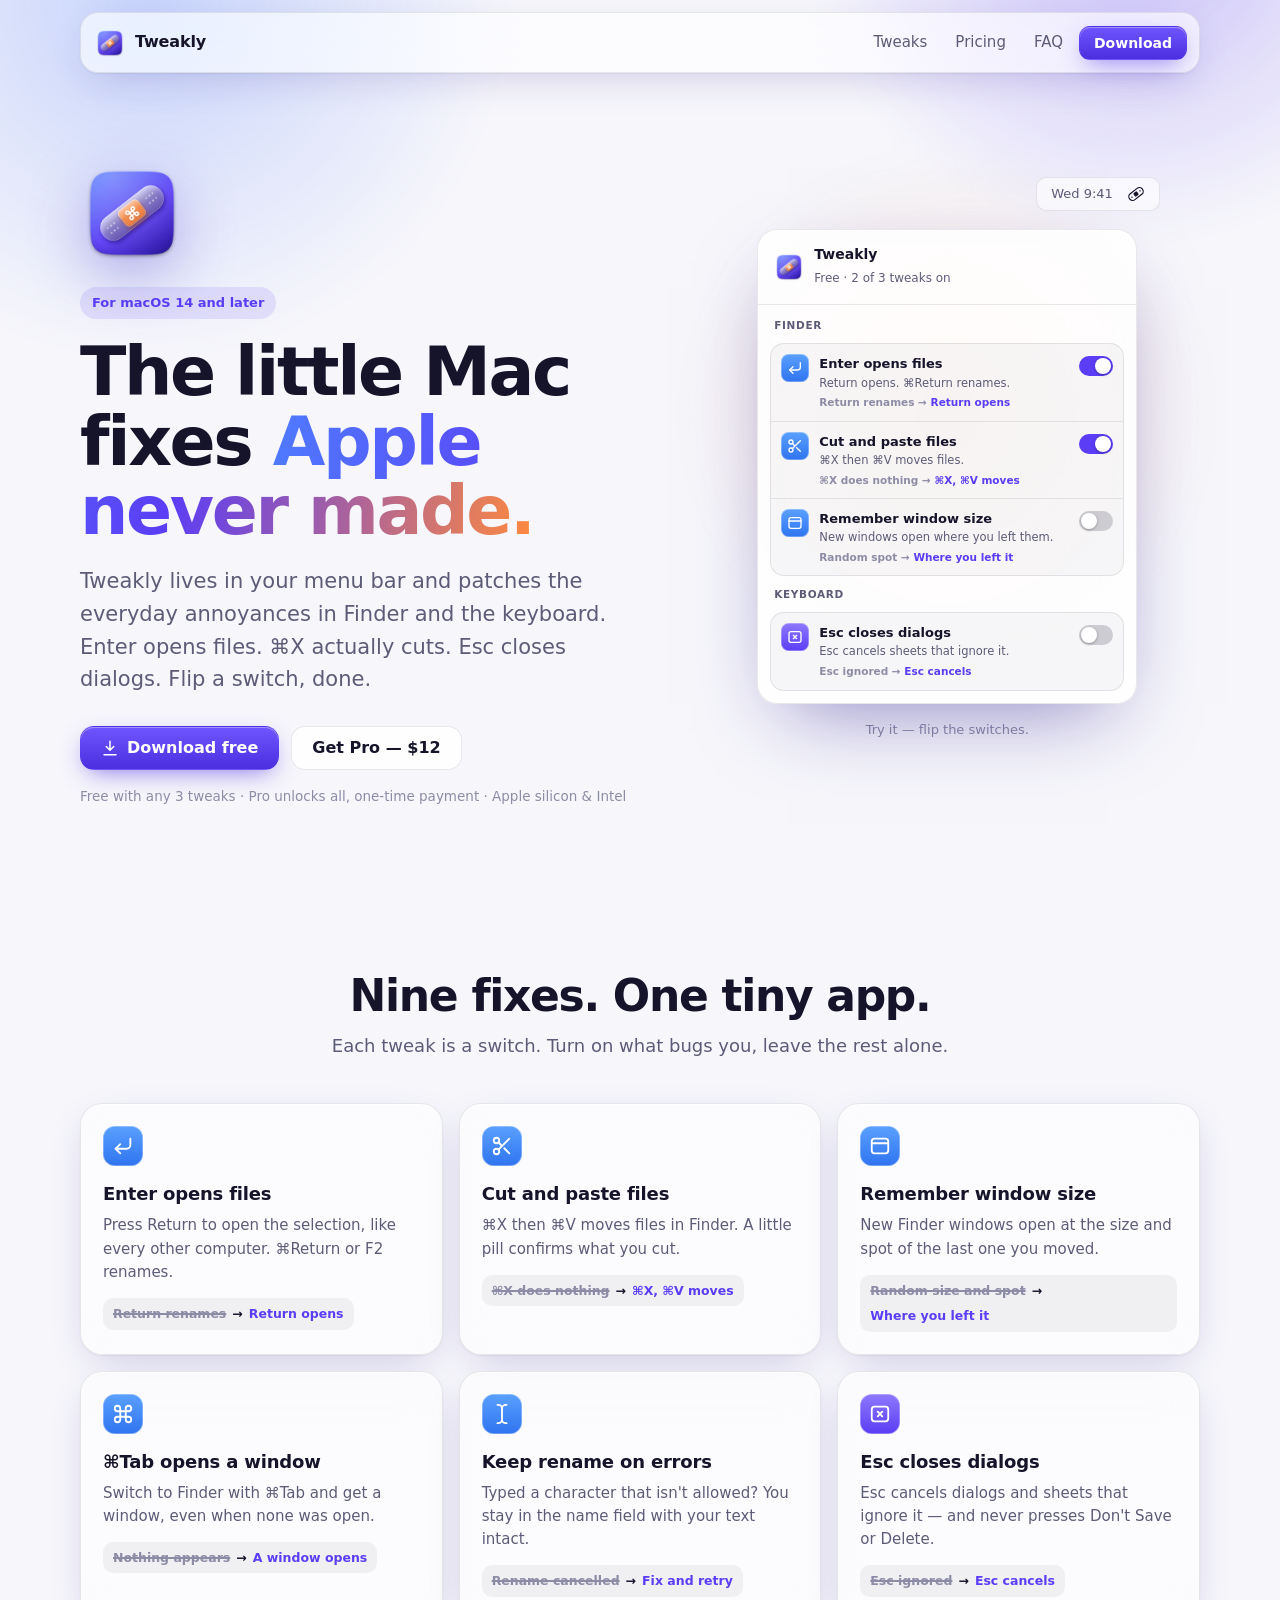
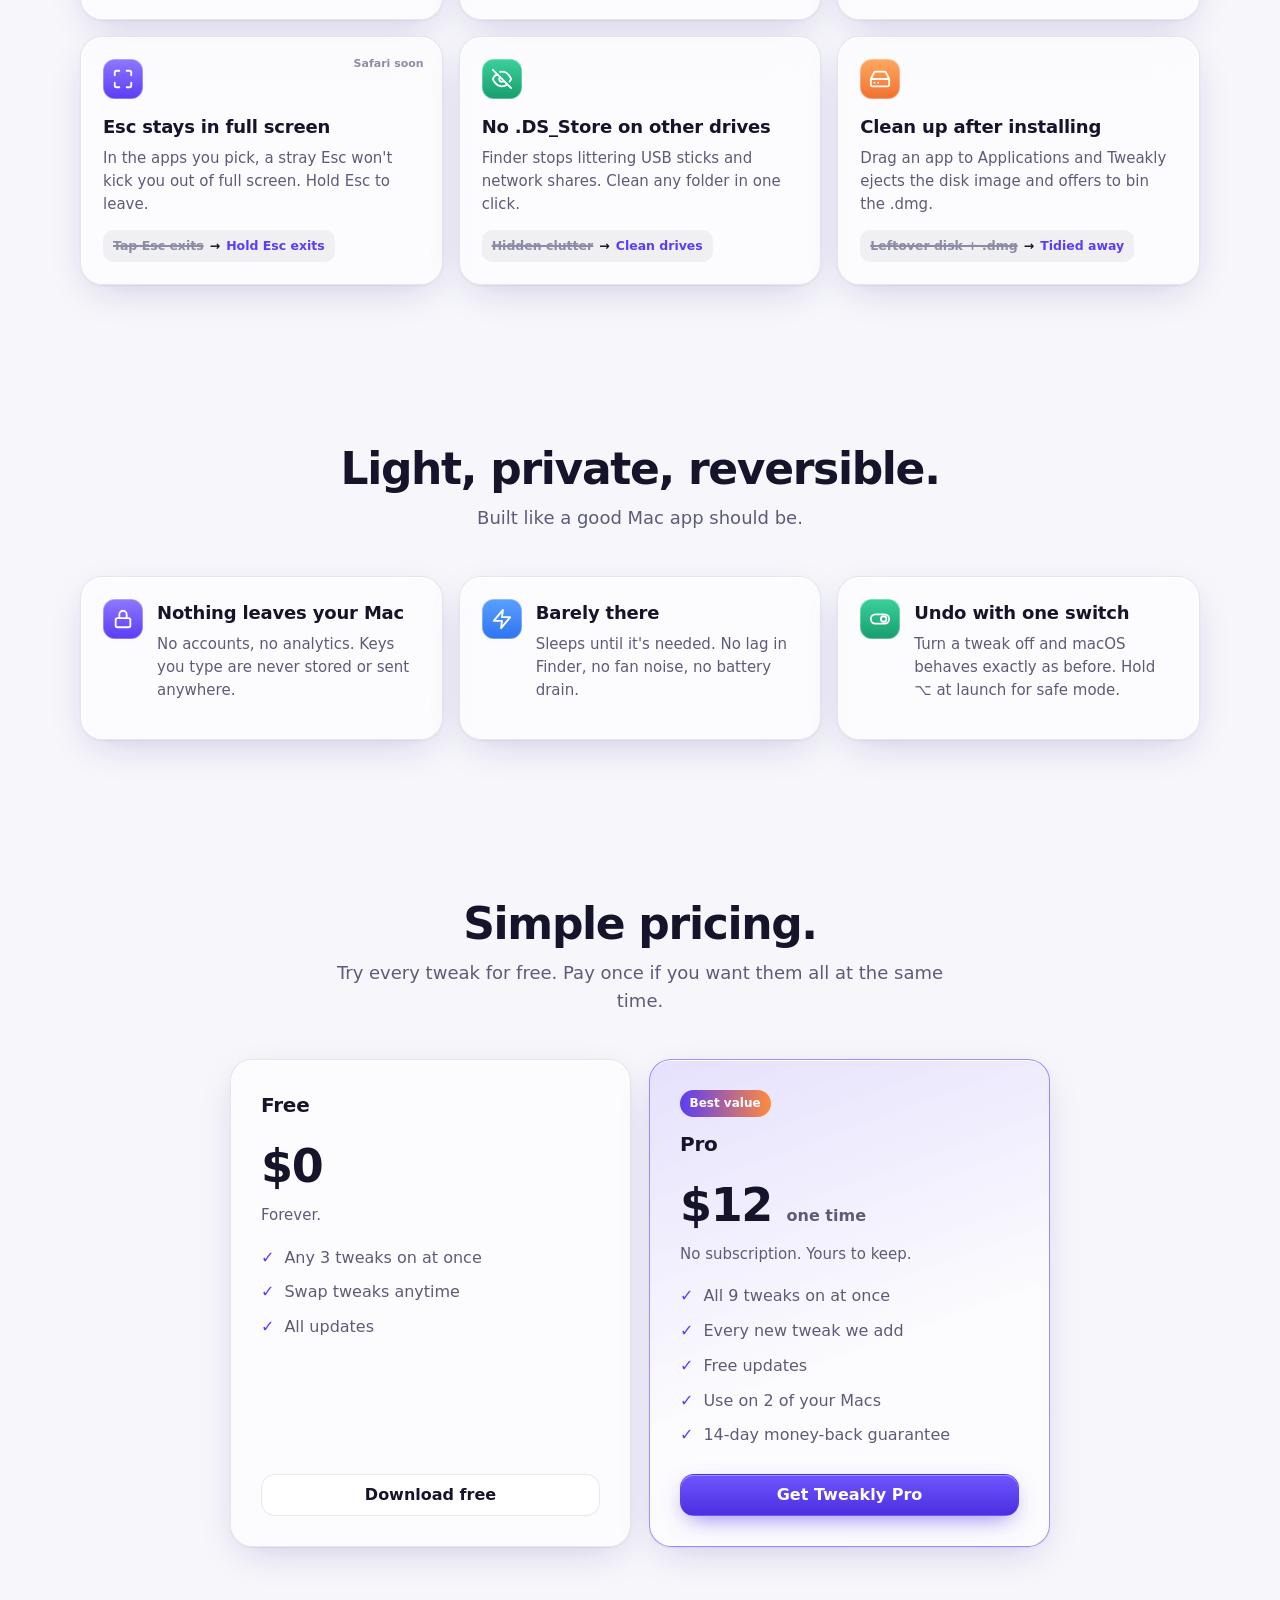
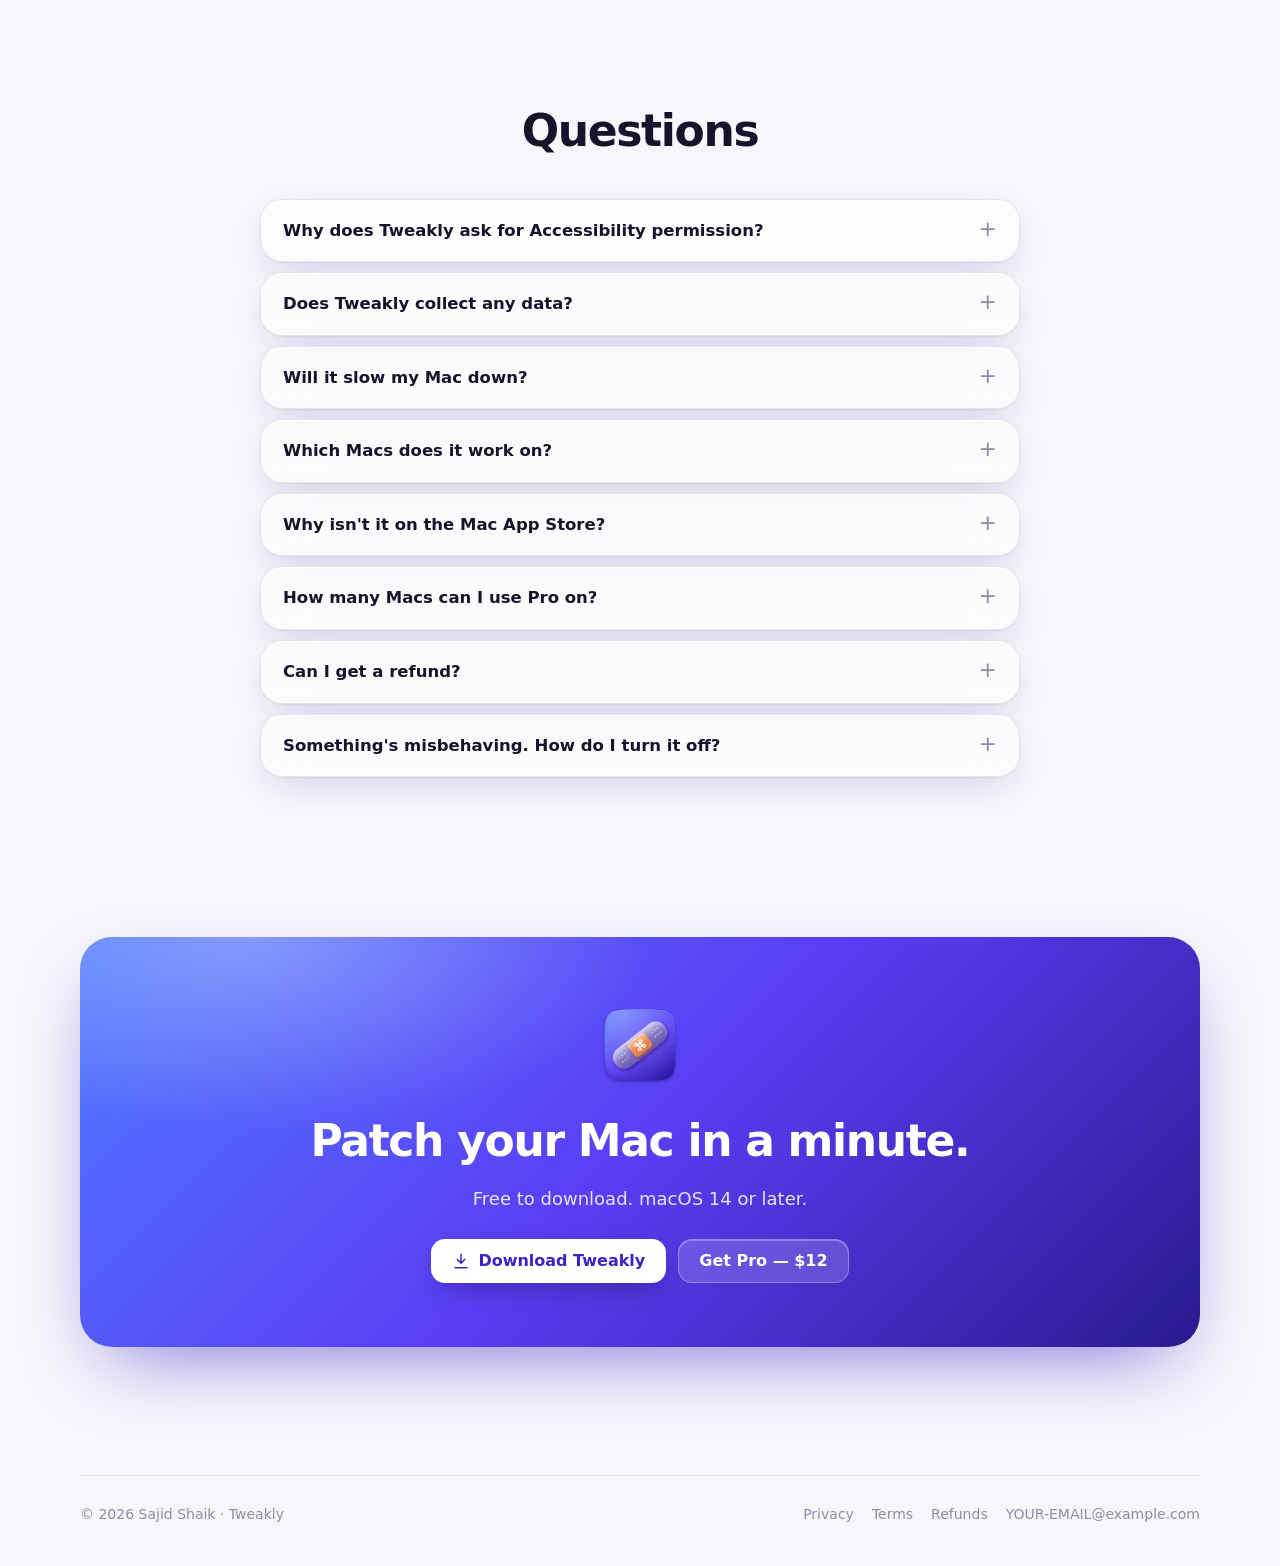
==== index.html @ 80ca8793 "Add Tweakly website" ====
<!doctype html>
<html lang="en">
<head>
  <meta charset="utf-8">
  <meta name="viewport" content="width=device-width, initial-scale=1">
  <title>Tweakly — The little Mac fixes Apple never made</title>
  <meta name="description" content="Tweakly is a tiny menu bar app for macOS that fixes everyday annoyances: Enter opens files, real cut and paste in Finder, Esc closes dialogs, and more. Free to try, Pro is $12 once.">
  <meta property="og:title" content="Tweakly — The little Mac fixes Apple never made">
  <meta property="og:description" content="Nine small fixes for Finder and the keyboard, in one lightweight menu bar app.">
  <meta property="og:image" content="icon-512.png">
  <link rel="icon" href="favicon.png">
  <link rel="apple-touch-icon" href="apple-touch-icon.png">
  <link rel="stylesheet" href="style.css">
</head>
<body>
<div class="aurora" aria-hidden="true"></div>

<!-- Icon sprite (stroke icons) -->
<svg width="0" height="0" style="position:absolute" aria-hidden="true">
  <defs>
    <symbol id="i-return" viewBox="0 0 24 24"><path d="M9 10 4 15l5 5"/><path d="M20 4v7a4 4 0 0 1-4 4H4"/></symbol>
    <symbol id="i-scissors" viewBox="0 0 24 24"><circle cx="6" cy="6" r="3"/><circle cx="6" cy="18" r="3"/><path d="M20 4 8.12 15.88M14.47 14.48 20 20M8.12 8.12 12 12"/></symbol>
    <symbol id="i-window" viewBox="0 0 24 24"><rect x="3" y="4" width="18" height="16" rx="3"/><path d="M3 9h18"/></symbol>
    <symbol id="i-command" viewBox="0 0 24 24"><path d="M15 6v12a3 3 0 1 0 3-3H6a3 3 0 1 0 3 3V6a3 3 0 1 0-3 3h12a3 3 0 1 0-3-3"/></symbol>
    <symbol id="i-rename" viewBox="0 0 24 24"><path d="M17 22h-1a4 4 0 0 1-4-4V6a4 4 0 0 1 4-4h1M7 22h1a4 4 0 0 0 4-4v-1M7 2h1a4 4 0 0 1 4 4v1"/></symbol>
    <symbol id="i-esc" viewBox="0 0 24 24"><rect x="3" y="4" width="18" height="16" rx="3"/><path d="m9.5 9.5 5 5m0-5-5 5"/></symbol>
    <symbol id="i-full" viewBox="0 0 24 24"><path d="M8 3H5a2 2 0 0 0-2 2v3m18 0V5a2 2 0 0 0-2-2h-3m0 18h3a2 2 0 0 0 2-2v-3M3 16v3a2 2 0 0 0 2 2h3"/></symbol>
    <symbol id="i-eyeoff" viewBox="0 0 24 24"><path d="M9.9 4.24A9.1 9.1 0 0 1 12 4c7 0 10 8 10 8a13.2 13.2 0 0 1-1.67 2.68M6.61 6.61A13.5 13.5 0 0 0 2 12s3 8 10 8a9.7 9.7 0 0 0 5.39-1.61M14.12 14.12a3 3 0 1 1-4.24-4.24M2 2l20 20"/></symbol>
    <symbol id="i-drive" viewBox="0 0 24 24"><path d="M22 12H2M5.45 5.11 2 12v6a2 2 0 0 0 2 2h16a2 2 0 0 0 2-2v-6l-3.45-6.89A2 2 0 0 0 16.76 4H7.24a2 2 0 0 0-1.79 1.11"/><path d="M6 16h.01M10 16h.01"/></symbol>
    <symbol id="i-lock" viewBox="0 0 24 24"><rect x="4" y="11" width="16" height="10" rx="2"/><path d="M8 11V7a4 4 0 0 1 8 0v4"/></symbol>
    <symbol id="i-bolt" viewBox="0 0 24 24"><path d="M13 2 3 14h9l-1 8 10-12h-9l1-8z"/></symbol>
    <symbol id="i-toggle" viewBox="0 0 24 24"><rect x="2" y="7" width="20" height="10" rx="5"/><circle cx="16" cy="12" r="3"/></symbol>
    <symbol id="i-download" viewBox="0 0 24 24"><path d="M12 3v12m0 0 5-5m-5 5-5-5M4 21h16"/></symbol>
  </defs>
</svg>
<style>svg use { fill: none; stroke: currentColor; stroke-width: 2; stroke-linecap: round; stroke-linejoin: round; }</style>

<div class="wrap">
  <header class="nav">
    <a class="brand" href="#top"><img src="icon-512.png" alt="">Tweakly</a>
    <nav class="nav-links">
      <a href="#tweaks">Tweaks</a>
      <a href="#pricing">Pricing</a>
      <a href="#faq">FAQ</a>
      <a class="btn btn-primary btn-small" data-download href="#download">Download</a>
    </nav>
  </header>

  <main id="top">
    <!-- ─── Hero ─── -->
    <section class="hero">
      <div>
        <img class="hero-icon" src="icon-512.png" alt="Tweakly app icon: a glass bandage with a Command key">
        <span class="eyebrow">For macOS 14 and later</span>
        <h1>The little Mac fixes <span class="hl">Apple never made.</span></h1>
        <p class="lede">Tweakly lives in your menu bar and patches the everyday annoyances in Finder and the keyboard. Enter opens files. ⌘X actually cuts. Esc closes dialogs. Flip a switch, done.</p>
        <div class="cta">
          <a class="btn btn-primary" data-download href="#download"><svg><use href="#i-download"/></svg>Download free</a>
          <a class="btn btn-glass" data-checkout href="#pricing">Get Pro — $12</a>
        </div>
        <p class="fine">Free with any 3 tweaks · Pro unlocks all, one-time payment · Apple silicon &amp; Intel</p>
      </div>

      <!-- Interactive mirror of the real popover -->
      <div class="demo-stage">
        <div class="menubar" aria-hidden="true">
          <span>Wed 9:41</span>
          <svg class="mb-icon" viewBox="0 0 20 20"><g transform="rotate(-38 10 10)"><rect x="1" y="5.8" width="18" height="8.4" rx="4.2" fill="none" stroke="currentColor" stroke-width="1.35"/><rect x="7.6" y="7.6" width="4.8" height="4.8" rx="1.2" fill="currentColor"/><circle cx="4.3" cy="10" r="0.8" fill="currentColor"/><circle cx="15.7" cy="10" r="0.8" fill="currentColor"/></g></svg>
        </div>
        <div class="popover" data-demo aria-label="Interactive preview of Tweakly's menu">
          <div class="pop-head">
            <img src="icon-512.png" alt="">
            <div><strong>Tweakly</strong><small data-status>Free · 2 of 3 tweaks on</small></div>
          </div>
          <div class="pop-body">
            <div class="notice" data-notice hidden>
              <span aria-hidden="true">✨</span>
              <div><b>Free plan: 3 tweaks at a time</b><span>Turn one off to swap, or get Pro to use all 9 together.</span></div>
            </div>
            <div class="pop-section">FINDER</div>
            <div class="pop-card">
              <div class="row">
                <div class="tile blue"><svg><use href="#i-return"/></svg></div>
                <div class="row-text"><b>Enter opens files</b><span>Return opens. ⌘Return renames.</span><div class="hint">Return renames → <em>Return opens</em></div></div>
                <button class="switch" role="switch" aria-checked="true" aria-label="Enter opens files" data-toggle></button>
              </div>
              <div class="row">
                <div class="tile blue"><svg><use href="#i-scissors"/></svg></div>
                <div class="row-text"><b>Cut and paste files</b><span>⌘X then ⌘V moves files.</span><div class="hint">⌘X does nothing → <em>⌘X, ⌘V moves</em></div></div>
                <button class="switch" role="switch" aria-checked="true" aria-label="Cut and paste files" data-toggle></button>
              </div>
              <div class="row">
                <div class="tile blue"><svg><use href="#i-window"/></svg></div>
                <div class="row-text"><b>Remember window size</b><span>New windows open where you left them.</span><div class="hint">Random spot → <em>Where you left it</em></div></div>
                <button class="switch" role="switch" aria-checked="false" aria-label="Remember window size" data-toggle></button>
              </div>
            </div>
            <div class="pop-section">KEYBOARD</div>
            <div class="pop-card">
              <div class="row">
                <div class="tile violet"><svg><use href="#i-esc"/></svg></div>
                <div class="row-text"><b>Esc closes dialogs</b><span>Esc cancels sheets that ignore it.</span><div class="hint">Esc ignored → <em>Esc cancels</em></div></div>
                <button class="switch" role="switch" aria-checked="false" aria-label="Esc closes dialogs" data-toggle></button>
              </div>
            </div>
          </div>
        </div>
        <p class="demo-caption">Try it — flip the switches.</p>
      </div>
    </section>

    <!-- ─── Tweaks ─── -->
    <section id="tweaks">
      <div class="section-head">
        <h2>Nine fixes. One tiny app.</h2>
        <p>Each tweak is a switch. Turn on what bugs you, leave the rest alone.</p>
      </div>
      <div class="grid">
        <article class="card">
          <div class="tile blue"><svg><use href="#i-return"/></svg></div>
          <h3>Enter opens files</h3>
          <p>Press Return to open the selection, like every other computer. ⌘Return or F2 renames.</p>
          <span class="chip"><s>Return renames</s> → <i>Return opens</i></span>
        </article>
        <article class="card">
          <div class="tile blue"><svg><use href="#i-scissors"/></svg></div>
          <h3>Cut and paste files</h3>
          <p>⌘X then ⌘V moves files in Finder. A little pill confirms what you cut.</p>
          <span class="chip"><s>⌘X does nothing</s> → <i>⌘X, ⌘V moves</i></span>
        </article>
        <article class="card">
          <div class="tile blue"><svg><use href="#i-window"/></svg></div>
          <h3>Remember window size</h3>
          <p>New Finder windows open at the size and spot of the last one you moved.</p>
          <span class="chip"><s>Random size and spot</s> → <i>Where you left it</i></span>
        </article>
        <article class="card">
          <div class="tile blue"><svg><use href="#i-command"/></svg></div>
          <h3>⌘Tab opens a window</h3>
          <p>Switch to Finder with ⌘Tab and get a window, even when none was open.</p>
          <span class="chip"><s>Nothing appears</s> → <i>A window opens</i></span>
        </article>
        <article class="card">
          <div class="tile blue"><svg><use href="#i-rename"/></svg></div>
          <h3>Keep rename on errors</h3>
          <p>Typed a character that isn't allowed? You stay in the name field with your text intact.</p>
          <span class="chip"><s>Rename cancelled</s> → <i>Fix and retry</i></span>
        </article>
        <article class="card">
          <div class="tile violet"><svg><use href="#i-esc"/></svg></div>
          <h3>Esc closes dialogs</h3>
          <p>Esc cancels dialogs and sheets that ignore it — and never presses Don't Save or Delete.</p>
          <span class="chip"><s>Esc ignored</s> → <i>Esc cancels</i></span>
        </article>
        <article class="card">
          <div class="tile violet"><svg><use href="#i-full"/></svg></div>
          <span class="tag">Safari soon</span>
          <h3>Esc stays in full screen</h3>
          <p>In the apps you pick, a stray Esc won't kick you out of full screen. Hold Esc to leave.</p>
          <span class="chip"><s>Tap Esc exits</s> → <i>Hold Esc exits</i></span>
        </article>
        <article class="card">
          <div class="tile green"><svg><use href="#i-eyeoff"/></svg></div>
          <h3>No .DS_Store on other drives</h3>
          <p>Finder stops littering USB sticks and network shares. Clean any folder in one click.</p>
          <span class="chip"><s>Hidden clutter</s> → <i>Clean drives</i></span>
        </article>
        <article class="card">
          <div class="tile orange"><svg><use href="#i-drive"/></svg></div>
          <h3>Clean up after installing</h3>
          <p>Drag an app to Applications and Tweakly ejects the disk image and offers to bin the .dmg.</p>
          <span class="chip"><s>Leftover disk + .dmg</s> → <i>Tidied away</i></span>
        </article>
      </div>
    </section>

    <!-- ─── Trust ─── -->
    <section>
      <div class="section-head">
        <h2>Light, private, reversible.</h2>
        <p>Built like a good Mac app should be.</p>
      </div>
      <div class="trust">
        <div class="card">
          <div class="tile violet"><svg><use href="#i-lock"/></svg></div>
          <div><h3>Nothing leaves your Mac</h3><p>No accounts, no analytics. Keys you type are never stored or sent anywhere.</p></div>
        </div>
        <div class="card">
          <div class="tile blue"><svg><use href="#i-bolt"/></svg></div>
          <div><h3>Barely there</h3><p>Sleeps until it's needed. No lag in Finder, no fan noise, no battery drain.</p></div>
        </div>
        <div class="card">
          <div class="tile green"><svg><use href="#i-toggle"/></svg></div>
          <div><h3>Undo with one switch</h3><p>Turn a tweak off and macOS behaves exactly as before. Hold ⌥ at launch for safe mode.</p></div>
        </div>
      </div>
    </section>

    <!-- ─── Pricing ─── -->
    <section id="pricing">
      <div class="section-head">
        <h2>Simple pricing.</h2>
        <p>Try every tweak for free. Pay once if you want them all at the same time.</p>
      </div>
      <div class="plans">
        <div class="card plan">
          <h3>Free</h3>
          <div class="price">$0</div>
          <p style="color:var(--muted);margin:0">Forever.</p>
          <ul>
            <li>Any 3 tweaks on at once</li>
            <li>Swap tweaks anytime</li>
            <li>All updates</li>
          </ul>
          <a class="btn btn-glass" data-download href="#download">Download free</a>
        </div>
        <div class="card plan pro">
          <span class="badge">Best value</span>
          <h3>Pro</h3>
          <div class="price">$12 <small>one time</small></div>
          <p style="color:var(--muted);margin:0">No subscription. Yours to keep.</p>
          <ul>
            <li>All 9 tweaks on at once</li>
            <li>Every new tweak we add</li>
            <li>Free updates</li>
            <li>Use on 2 of your Macs</li>
            <li>14-day money-back guarantee</li>
          </ul>
          <a class="btn btn-primary" data-checkout href="#pricing">Get Tweakly Pro</a>
        </div>
      </div>
    </section>

    <!-- ─── FAQ ─── -->
    <section id="faq">
      <div class="section-head"><h2>Questions</h2></div>
      <div class="faq">
        <details class="card"><summary>Why does Tweakly ask for Accessibility permission?</summary>
          <p>To notice shortcuts like Return or ⌘X in Finder and to move or close windows. It's the same permission window managers and keyboard tools use. Tweakly only reacts to the few keys its tweaks need, and only in the apps they're for.</p></details>
        <details class="card"><summary>Does Tweakly collect any data?</summary>
          <p>No. There are no analytics or accounts. The only time Tweakly goes online is to activate or occasionally re-check a Pro license with our payment provider, Lemon Squeezy. See the <a href="privacy.html">privacy policy</a>.</p></details>
        <details class="card"><summary>Will it slow my Mac down?</summary>
          <p>No. Tweakly sleeps until a tweak needs it, and only the tweaks you switch on run at all.</p></details>
        <details class="card"><summary>Which Macs does it work on?</summary>
          <p>Any Mac running macOS 14 Sonoma or later, Apple silicon or Intel.</p></details>
        <details class="card"><summary>Why isn't it on the Mac App Store?</summary>
          <p>Apple doesn't allow App Store apps to use the Accessibility features Tweakly needs. Tweakly is signed with an Apple Developer ID and notarized by Apple, so macOS knows it's safe to open.</p></details>
        <details class="card"><summary>How many Macs can I use Pro on?</summary>
          <p>Two of your own Macs. Moving to a new one? Deactivate the old Mac from Tweakly's menu and activate the new one.</p></details>
        <details class="card"><summary>Can I get a refund?</summary>
          <p>Yes — within 14 days, no questions asked. See the <a href="refund.html">refund policy</a>.</p></details>
        <details class="card"><summary>Something's misbehaving. How do I turn it off?</summary>
          <p>Flip that tweak's switch, or pause everything with the switch at the top of Tweakly's menu. macOS goes straight back to normal. Still stuck? Email <a data-email href="#">us</a>.</p></details>
      </div>
    </section>

    <!-- ─── Final CTA ─── -->
    <section id="download">
      <div class="final">
        <img src="icon-512.png" alt="">
        <h2>Patch your Mac in a minute.</h2>
        <p>Free to download. macOS 14 or later.</p>
        <div class="cta" style="justify-content:center">
          <a class="btn btn-white" data-download href="#download"><svg><use href="#i-download"/></svg>Download Tweakly</a>
          <a class="btn btn-glass" data-checkout href="#pricing">Get Pro — $12</a>
        </div>
      </div>
    </section>
  </main>

  <footer>
    <div class="foot">
      <span>© <span data-year>2026</span> Sajid Shaik · Tweakly</span>
      <nav>
        <a href="privacy.html">Privacy</a>
        <a href="terms.html">Terms</a>
        <a href="refund.html">Refunds</a>
        <a data-email href="#">Contact</a>
      </nav>
    </div>
  </footer>
</div>
<script src="site.js"></script>
</body>
</html>
---- style.css ----
/* Tweakly — indigo glass with a ⌘-orange highlight, like the app icon. */

:root {
  --bg: #f6f6fb;
  --bg-2: #ffffff;
  --text: #15142a;
  --muted: #5d5c78;
  --faint: #8d8ca6;
  --line: rgba(21, 20, 42, 0.09);
  --card: rgba(255, 255, 255, 0.62);
  --card-strong: rgba(255, 255, 255, 0.85);
  --rim: rgba(255, 255, 255, 0.9);
  --indigo: #5b3df5;
  --indigo-2: #4f7bff;
  --indigo-deep: #2a1a8f;
  --orange: #ff8a3d;
  --green: #22b07d;
  --blue: #3f8cff;
  --violet: #7357fa;
  --shadow: 0 1px 2px rgba(20, 16, 60, 0.06), 0 12px 40px -12px rgba(40, 24, 140, 0.22);
  --radius: 22px;
  --font: -apple-system, BlinkMacSystemFont, "SF Pro Display", "Inter", "Segoe UI", system-ui, sans-serif;
  color-scheme: light;
}

@media (prefers-color-scheme: dark) {
  :root {
    --bg: #0b0b17;
    --bg-2: #13132a;
    --text: #f1f0ff;
    --muted: #a9a8c6;
    --faint: #75749a;
    --line: rgba(255, 255, 255, 0.09);
    --card: rgba(30, 28, 62, 0.55);
    --card-strong: rgba(36, 34, 74, 0.8);
    --rim: rgba(255, 255, 255, 0.14);
    --indigo: #8c7bff;
    --shadow: 0 1px 2px rgba(0, 0, 0, 0.4), 0 20px 50px -20px rgba(0, 0, 0, 0.7);
    color-scheme: dark;
  }
}

* { box-sizing: border-box; }
html { scroll-behavior: smooth; }
body {
  margin: 0;
  font-family: var(--font);
  color: var(--text);
  background: var(--bg);
  line-height: 1.55;
  -webkit-font-smoothing: antialiased;
  overflow-x: hidden;
}
img { max-width: 100%; display: block; }
a { color: inherit; }

/* Soft indigo/orange light behind everything */
.aurora {
  position: fixed; inset: -20vh -10vw auto; height: 110vh; z-index: -1; pointer-events: none;
  background:
    radial-gradient(40vw 40vw at 18% 18%, rgba(79, 123, 255, 0.28), transparent 70%),
    radial-gradient(36vw 36vw at 82% 10%, rgba(91, 61, 245, 0.30), transparent 70%),
    radial-gradient(30vw 30vw at 70% 60%, rgba(255, 138, 61, 0.16), transparent 70%);
  filter: blur(10px);
}

.wrap { width: min(1120px, 100% - 32px); margin-inline: auto; }

/* ─── Nav ─── */
.nav {
  position: sticky; top: 12px; z-index: 10;
  display: flex; align-items: center; justify-content: space-between; gap: 12px;
  margin-top: 12px; padding: 10px 12px 10px 14px;
  border-radius: 18px;
  background: var(--card);
  backdrop-filter: blur(20px) saturate(180%);
  -webkit-backdrop-filter: blur(20px) saturate(180%);
  border: 1px solid var(--line);
  box-shadow: var(--shadow);
}
.brand { display: flex; align-items: center; gap: 10px; font-weight: 700; text-decoration: none; letter-spacing: -0.01em; }
.brand img { width: 30px; height: 30px; }
.nav-links { display: flex; align-items: center; gap: 4px; }
.nav-links a:not(.btn) { padding: 8px 12px; border-radius: 10px; text-decoration: none; color: var(--muted); font-size: 15px; }
.nav-links a:not(.btn):hover { color: var(--text); background: var(--line); }
@media (max-width: 720px) { .nav-links a:not(.btn) { display: none; } }

/* ─── Buttons ─── */
.btn {
  display: inline-flex; align-items: center; justify-content: center; gap: 8px;
  padding: 12px 20px; border-radius: 14px;
  font: 600 16px/1 var(--font); text-decoration: none; white-space: nowrap;
  border: 1px solid transparent; cursor: pointer;
  transition: transform 0.15s ease, box-shadow 0.15s ease, background 0.15s ease;
}
.btn:active { transform: scale(0.98); }
.btn-primary {
  color: #fff;
  background: linear-gradient(180deg, #6f55ff, #4b2fe0);
  box-shadow: inset 0 1px 0 rgba(255, 255, 255, 0.35), 0 8px 24px -8px rgba(75, 47, 224, 0.7);
}
.btn-primary:hover { box-shadow: inset 0 1px 0 rgba(255, 255, 255, 0.35), 0 12px 30px -8px rgba(75, 47, 224, 0.85); }
.btn-glass {
  color: var(--text);
  background: var(--card-strong);
  border-color: var(--line);
  box-shadow: inset 0 1px 0 var(--rim);
}
.btn-glass:hover { background: var(--bg-2); }
.btn-small { padding: 9px 14px; font-size: 14px; border-radius: 11px; }
.btn svg { width: 18px; height: 18px; }

/* ─── Hero ─── */
.hero {
  display: grid; grid-template-columns: 1.05fr 0.95fr; gap: 56px; align-items: center;
  padding: 88px 0 72px;
}
@media (max-width: 920px) { .hero { grid-template-columns: 1fr; padding-top: 56px; gap: 48px; } }
.hero-icon { width: 104px; height: 104px; margin-bottom: 22px; filter: drop-shadow(0 18px 30px rgba(60, 40, 200, 0.35)); animation: float 6s ease-in-out infinite; }
@keyframes float { 50% { transform: translateY(-8px) rotate(-1.5deg); } }
.eyebrow {
  display: inline-flex; align-items: center; gap: 8px;
  padding: 6px 12px; border-radius: 999px; margin-bottom: 18px;
  font-size: 13px; font-weight: 600; color: var(--indigo);
  background: color-mix(in srgb, var(--indigo) 12%, transparent);
}
h1 {
  font-size: clamp(40px, 6vw, 68px); line-height: 1.02; letter-spacing: -0.035em;
  margin: 0 0 20px; font-weight: 800;
}
h1 .hl {
  background: linear-gradient(100deg, var(--indigo-2), var(--indigo) 45%, var(--orange));
  -webkit-background-clip: text; background-clip: text; color: transparent;
}
.lede { font-size: clamp(18px, 2vw, 21px); color: var(--muted); margin: 0 0 30px; max-width: 34em; }
.cta { display: flex; flex-wrap: wrap; gap: 12px; }
.fine { margin-top: 16px; font-size: 13.5px; color: var(--faint); }

/* ─── Popover demo (mirrors the app) ─── */
.demo-stage { position: relative; display: grid; place-items: center; }
.menubar {
  position: absolute; top: -52px; right: 8%; display: flex; gap: 14px; align-items: center;
  padding: 6px 14px; border-radius: 10px; font-size: 13px; color: var(--muted);
  background: var(--card); backdrop-filter: blur(16px); -webkit-backdrop-filter: blur(16px); border: 1px solid var(--line);
}
.menubar .mb-icon { width: 18px; height: 18px; color: var(--text); }
.popover {
  width: min(380px, 100%);
  border-radius: 20px; overflow: hidden;
  background: var(--card-strong);
  backdrop-filter: blur(30px) saturate(180%); -webkit-backdrop-filter: blur(30px) saturate(180%);
  border: 1px solid var(--line);
  box-shadow: inset 0 1px 0 var(--rim), 0 30px 80px -30px rgba(40, 24, 140, 0.55);
  text-align: left; user-select: none;
}
.pop-head { display: flex; align-items: center; gap: 10px; padding: 14px 16px; border-bottom: 1px solid var(--line); }
.pop-head img { width: 30px; height: 30px; }
.pop-head strong { display: block; font-size: 14px; }
.pop-head small { font-size: 12px; color: var(--muted); }
.pop-body { padding: 12px; display: grid; gap: 10px; }
.pop-section { font-size: 10.5px; font-weight: 700; letter-spacing: 0.06em; color: var(--muted); padding-left: 4px; }
.pop-card { border-radius: 14px; border: 1px solid var(--line); background: color-mix(in srgb, var(--text) 3%, transparent); }
.row { display: flex; gap: 10px; align-items: flex-start; padding: 10px; }
.row + .row { border-top: 1px solid var(--line); }
.tile {
  flex: none; width: 28px; height: 28px; border-radius: 8px; display: grid; place-items: center; color: #fff;
  box-shadow: inset 0 0 0 0.75px rgba(255, 255, 255, 0.4);
}
.tile svg { width: 16px; height: 16px; }
.tile.blue { background: linear-gradient(180deg, #5aa0ff, #2f74ef); }
.tile.violet { background: linear-gradient(180deg, #8e78ff, #5b3df5); }
.tile.green { background: linear-gradient(180deg, #3ad19a, #179e6d); }
.tile.orange { background: linear-gradient(180deg, #ffa95e, #f2702e); }
.row-text { flex: 1; min-width: 0; }
.row-text b { display: block; font-size: 13px; font-weight: 600; }
.row-text span { display: block; font-size: 11.5px; color: var(--muted); }
.hint { font-size: 10.5px; font-weight: 600; color: var(--faint); margin-top: 2px; }
.hint em { font-style: normal; color: var(--indigo); }
.switch {
  flex: none; width: 34px; height: 20px; border-radius: 999px; border: 0; padding: 0; margin-top: 2px; cursor: pointer;
  background: color-mix(in srgb, var(--text) 18%, transparent); position: relative; transition: background 0.2s;
}
.switch::after {
  content: ""; position: absolute; top: 2px; left: 2px; width: 16px; height: 16px; border-radius: 50%;
  background: #fff; box-shadow: 0 1px 3px rgba(0, 0, 0, 0.3); transition: transform 0.22s cubic-bezier(.3, 1.4, .5, 1);
}
.switch[aria-checked="true"] { background: var(--indigo); }
.switch[aria-checked="true"]::after { transform: translateX(14px); }
.switch:focus-visible { outline: 3px solid color-mix(in srgb, var(--indigo) 45%, transparent); outline-offset: 2px; }
.switch.refused { animation: shake 0.35s; }
@keyframes shake { 25% { transform: translateX(-3px); } 75% { transform: translateX(3px); } }
.notice {
  display: flex; gap: 10px; padding: 10px 12px; border-radius: 12px; font-size: 12px;
  background: color-mix(in srgb, var(--indigo) 13%, transparent); color: var(--text);
}
.notice b { display: block; }
.notice span { color: var(--muted); }
.notice[hidden] { display: none; }
.demo-caption { margin-top: 16px; font-size: 13px; color: var(--faint); text-align: center; }

/* ─── Sections ─── */
section { padding: 80px 0; }
.section-head { text-align: center; max-width: 640px; margin: 0 auto 44px; }
.section-head h2 { font-size: clamp(30px, 4vw, 44px); letter-spacing: -0.03em; line-height: 1.08; margin: 0 0 12px; font-weight: 800; }
.section-head p { color: var(--muted); font-size: 18px; margin: 0; }

.grid { display: grid; grid-template-columns: repeat(3, 1fr); gap: 16px; }
@media (max-width: 920px) { .grid { grid-template-columns: repeat(2, 1fr); } }
@media (max-width: 600px) { .grid { grid-template-columns: 1fr; } }

.card {
  position: relative; padding: 22px; border-radius: var(--radius);
  background: var(--card); border: 1px solid var(--line);
  backdrop-filter: blur(20px); -webkit-backdrop-filter: blur(20px);
  box-shadow: inset 0 1px 0 var(--rim), var(--shadow);
}
.card .tile { width: 40px; height: 40px; border-radius: 12px; margin-bottom: 14px; }
.card .tile svg { width: 22px; height: 22px; }
.card h3 { margin: 0 0 6px; font-size: 18px; letter-spacing: -0.01em; }
.card p { margin: 0 0 14px; color: var(--muted); font-size: 15px; }
.chip {
  display: inline-flex; flex-wrap: wrap; align-items: center; gap: 6px;
  font-size: 12.5px; font-weight: 600; padding: 6px 10px; border-radius: 10px;
  background: color-mix(in srgb, var(--text) 5%, transparent);
}
.chip s { color: var(--faint); text-decoration-thickness: 1.5px; }
.chip i { font-style: normal; color: var(--indigo); }
.tag { position: absolute; top: 18px; right: 18px; font-size: 11px; font-weight: 700; color: var(--faint); }

/* ─── Privacy strip ─── */
.trust { display: grid; grid-template-columns: repeat(3, 1fr); gap: 16px; }
@media (max-width: 800px) { .trust { grid-template-columns: 1fr; } }
.trust .card { display: flex; gap: 14px; align-items: flex-start; }
.trust .card .tile { margin: 0; }

/* ─── Pricing ─── */
.plans { display: grid; grid-template-columns: 1fr 1fr; gap: 18px; max-width: 820px; margin: 0 auto; }
@media (max-width: 720px) { .plans { grid-template-columns: 1fr; } }
.plan { padding: 30px; display: flex; flex-direction: column; }
.plan h3 { font-size: 20px; margin: 0; }
.price { font-size: 46px; font-weight: 800; letter-spacing: -0.03em; margin: 10px 0 2px; }
.price small { font-size: 16px; font-weight: 600; color: var(--muted); letter-spacing: 0; }
.plan ul { list-style: none; padding: 0; margin: 18px 0 26px; display: grid; gap: 10px; flex: 1; align-content: start; }
.plan li { display: flex; gap: 10px; color: var(--muted); }
.plan li::before { content: "✓"; color: var(--indigo); font-weight: 800; }
.plan.pro {
  border: 1.5px solid color-mix(in srgb, var(--indigo) 55%, transparent);
  background: linear-gradient(160deg, color-mix(in srgb, var(--indigo) 14%, var(--card)), var(--card) 60%);
}
.plan.pro .badge {
  align-self: flex-start; font-size: 12px; font-weight: 700; color: #fff; padding: 4px 10px; border-radius: 999px;
  background: linear-gradient(90deg, var(--indigo), var(--orange)); margin-bottom: 12px;
}

/* ─── FAQ ─── */
.faq { max-width: 760px; margin: 0 auto; display: grid; gap: 10px; }
.faq details { padding: 0; }
.faq summary {
  cursor: pointer; list-style: none; padding: 18px 22px; font-weight: 650; font-size: 16.5px;
  display: flex; justify-content: space-between; gap: 16px;
}
.faq summary::-webkit-details-marker { display: none; }
.faq summary::after { content: "+"; color: var(--faint); font-weight: 400; font-size: 22px; line-height: 1; transition: transform 0.2s; }
.faq details[open] summary::after { transform: rotate(45deg); }
.faq details p { margin: 0; padding: 0 22px 20px; color: var(--muted); }

/* ─── Final CTA + footer ─── */
.final {
  text-align: center; padding: 64px 24px; border-radius: 32px; color: #fff; overflow: hidden; position: relative;
  background: linear-gradient(135deg, #4f7bff, #5b3df5 50%, #2a1a8f);
  box-shadow: 0 30px 80px -30px rgba(60, 40, 200, 0.7);
}
.final::before {
  content: ""; position: absolute; inset: 0;
  background: radial-gradient(60% 80% at 15% 0%, rgba(255, 255, 255, 0.3), transparent 60%);
}
.final > * { position: relative; }
.final img { width: 88px; height: 88px; margin: 0 auto 18px; }
.final h2 { font-size: clamp(30px, 4vw, 44px); margin: 0 0 10px; letter-spacing: -0.03em; }
.final p { margin: 0 0 26px; opacity: 0.85; font-size: 18px; }
.final .btn-glass { color: #fff; background: rgba(255, 255, 255, 0.16); border-color: rgba(255, 255, 255, 0.3); box-shadow: inset 0 1px 0 rgba(255, 255, 255, 0.3); }
.final .btn-white { color: #3a22c9; background: #fff; box-shadow: 0 10px 30px -10px rgba(0, 0, 0, 0.4); }

footer { padding: 48px 0 40px; color: var(--faint); font-size: 14px; }
.foot { display: flex; flex-wrap: wrap; gap: 16px 28px; justify-content: space-between; align-items: center; border-top: 1px solid var(--line); padding-top: 28px; }
.foot nav { display: flex; flex-wrap: wrap; gap: 18px; }
.foot a { text-decoration: none; }
.foot a:hover { color: var(--text); }

/* ─── Legal pages ─── */
.legal { max-width: 760px; margin: 0 auto; padding: 56px 0 24px; }
.legal h1 { font-size: clamp(34px, 5vw, 48px); }
.legal .updated { color: var(--faint); margin: -8px 0 32px; }
.legal h2 { font-size: 21px; margin: 34px 0 8px; letter-spacing: -0.01em; }
.legal p, .legal li { color: var(--muted); }
.legal .card { padding: 26px 30px; }

@media (prefers-reduced-motion: reduce) {
  *, *::before, *::after { animation: none !important; transition: none !important; scroll-behavior: auto !important; }
}
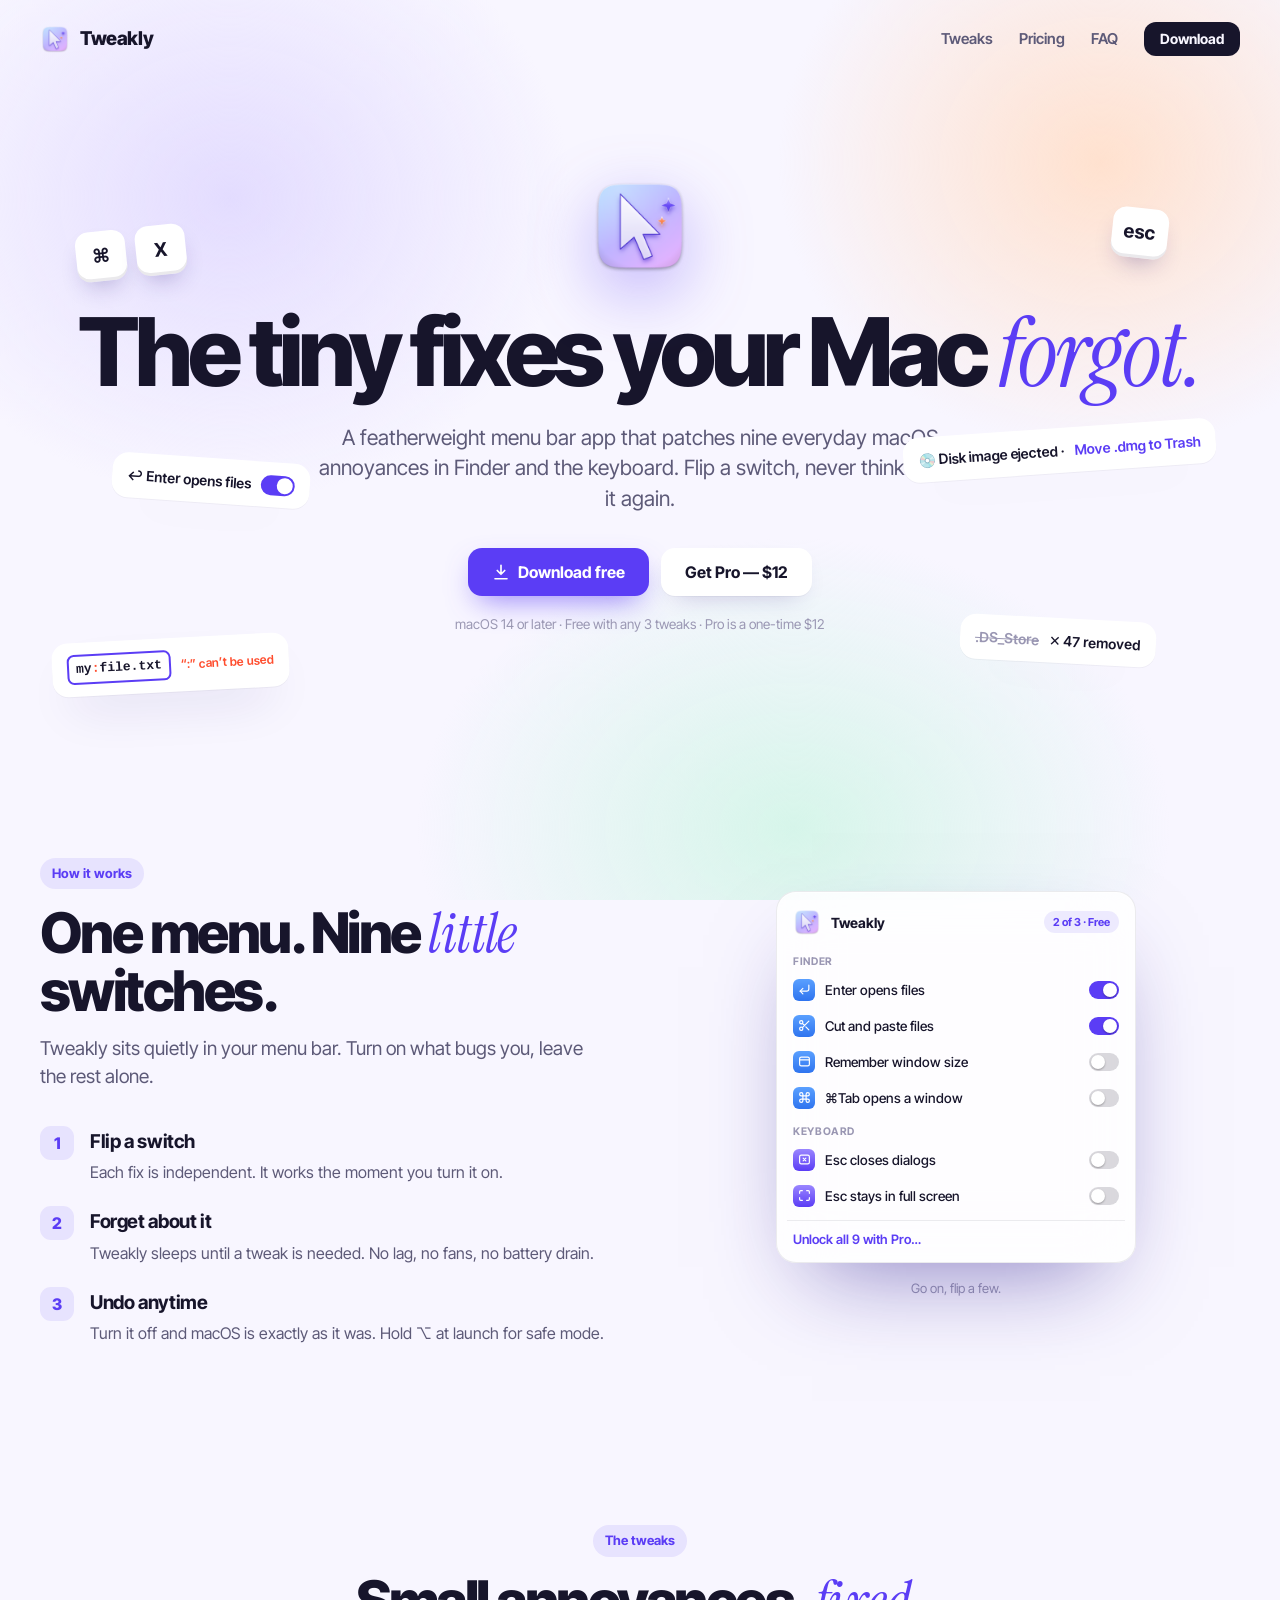
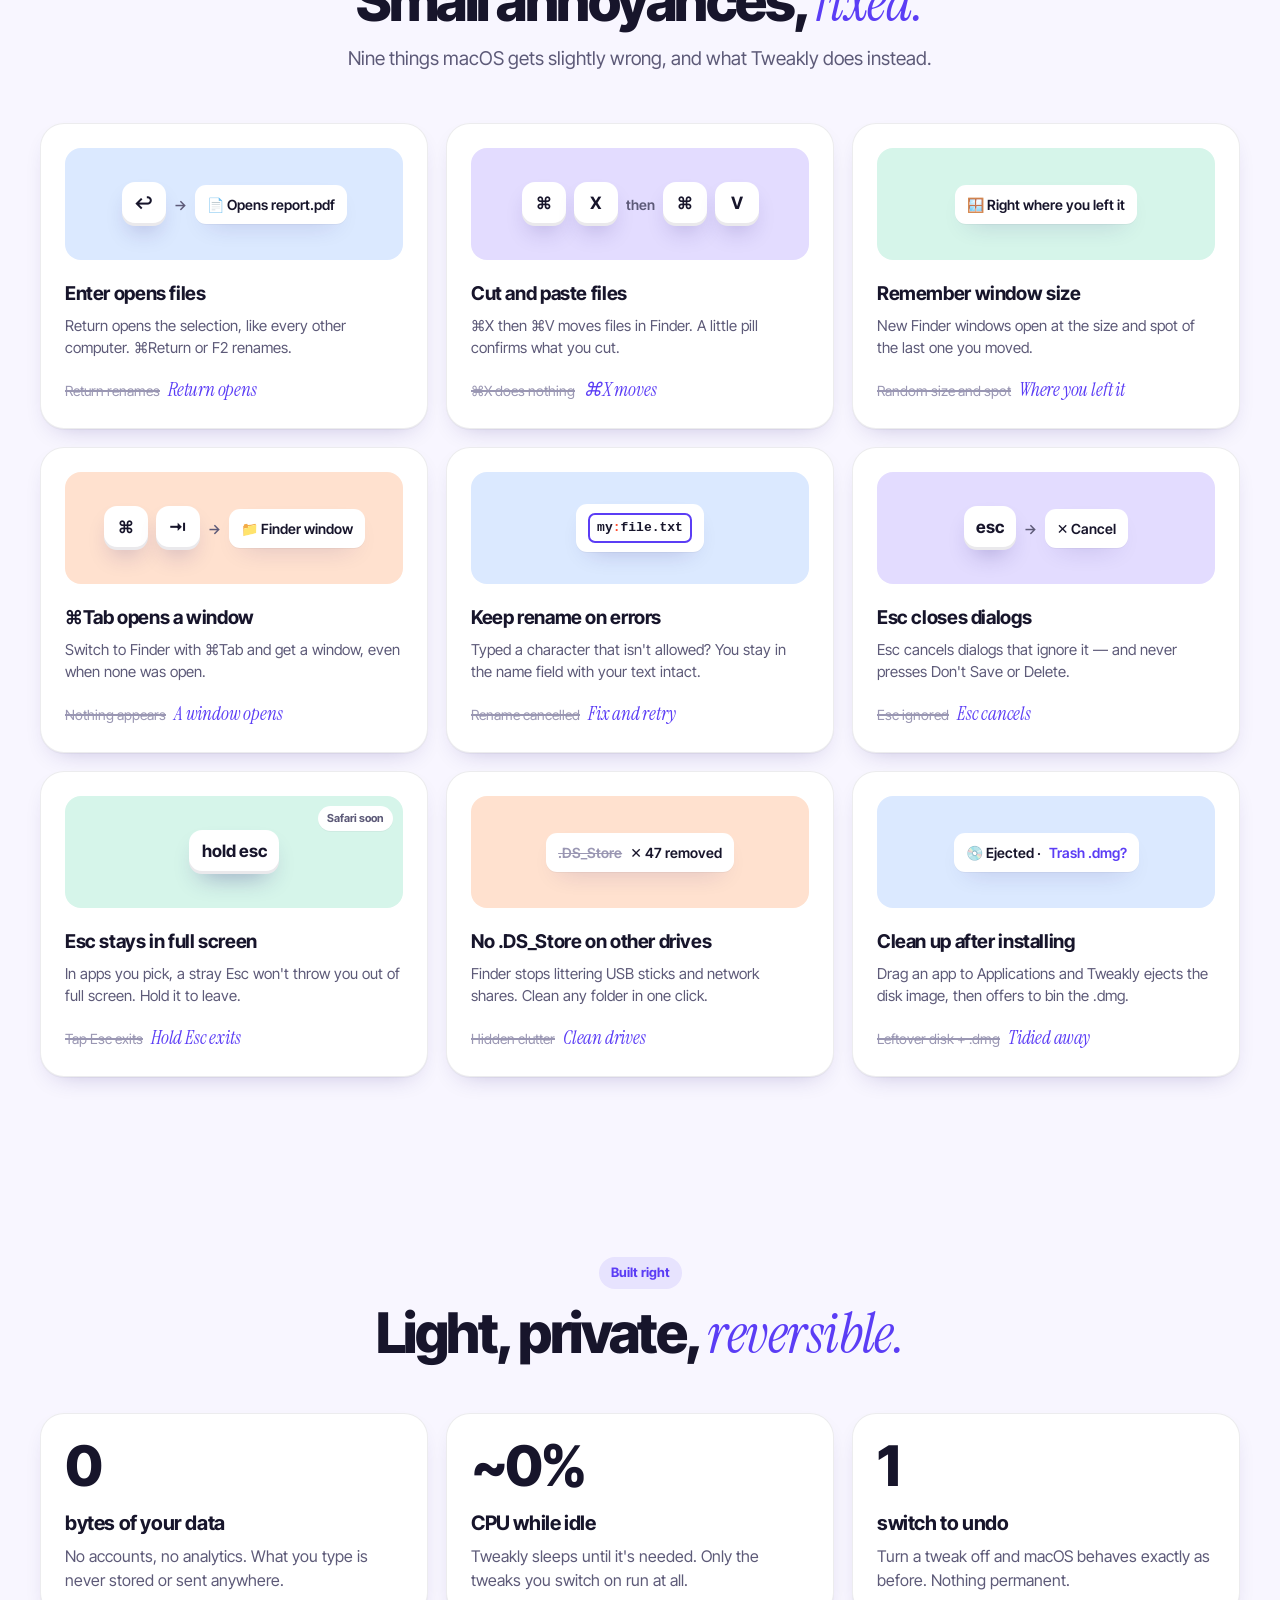
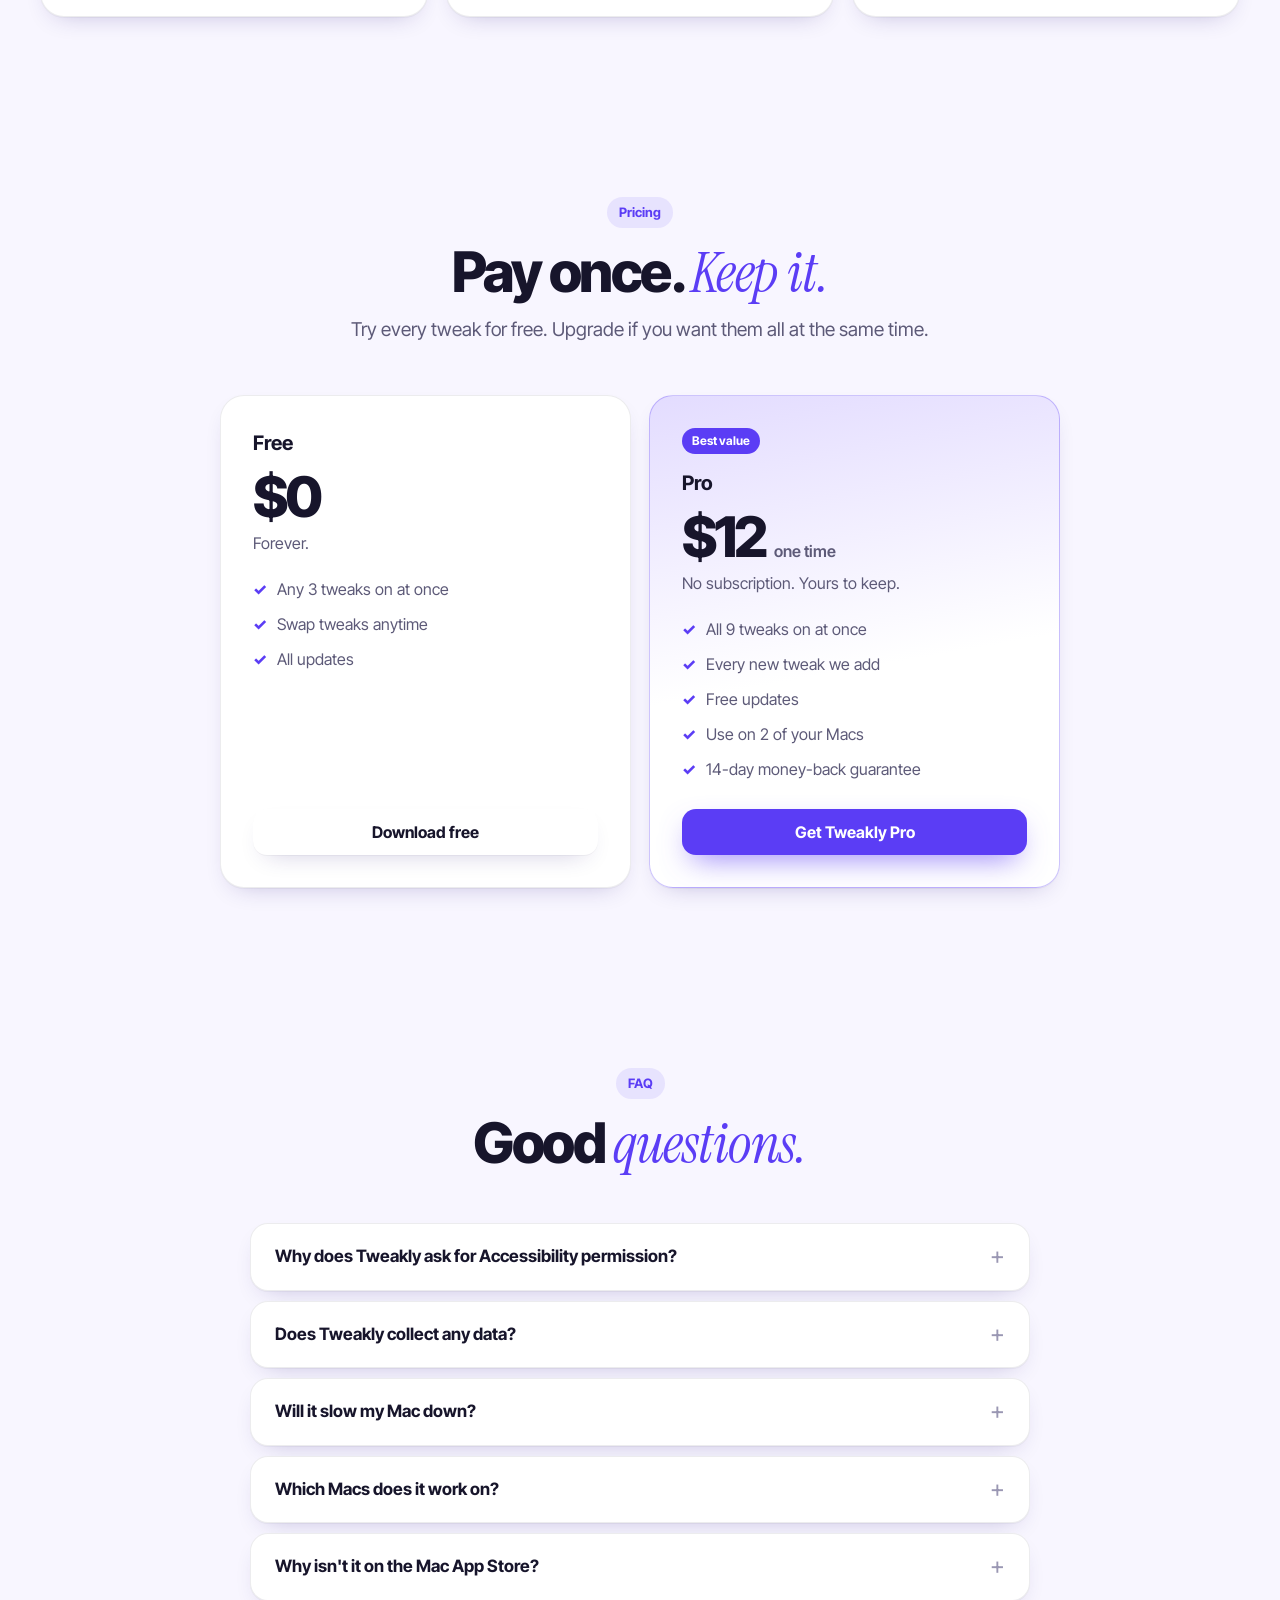
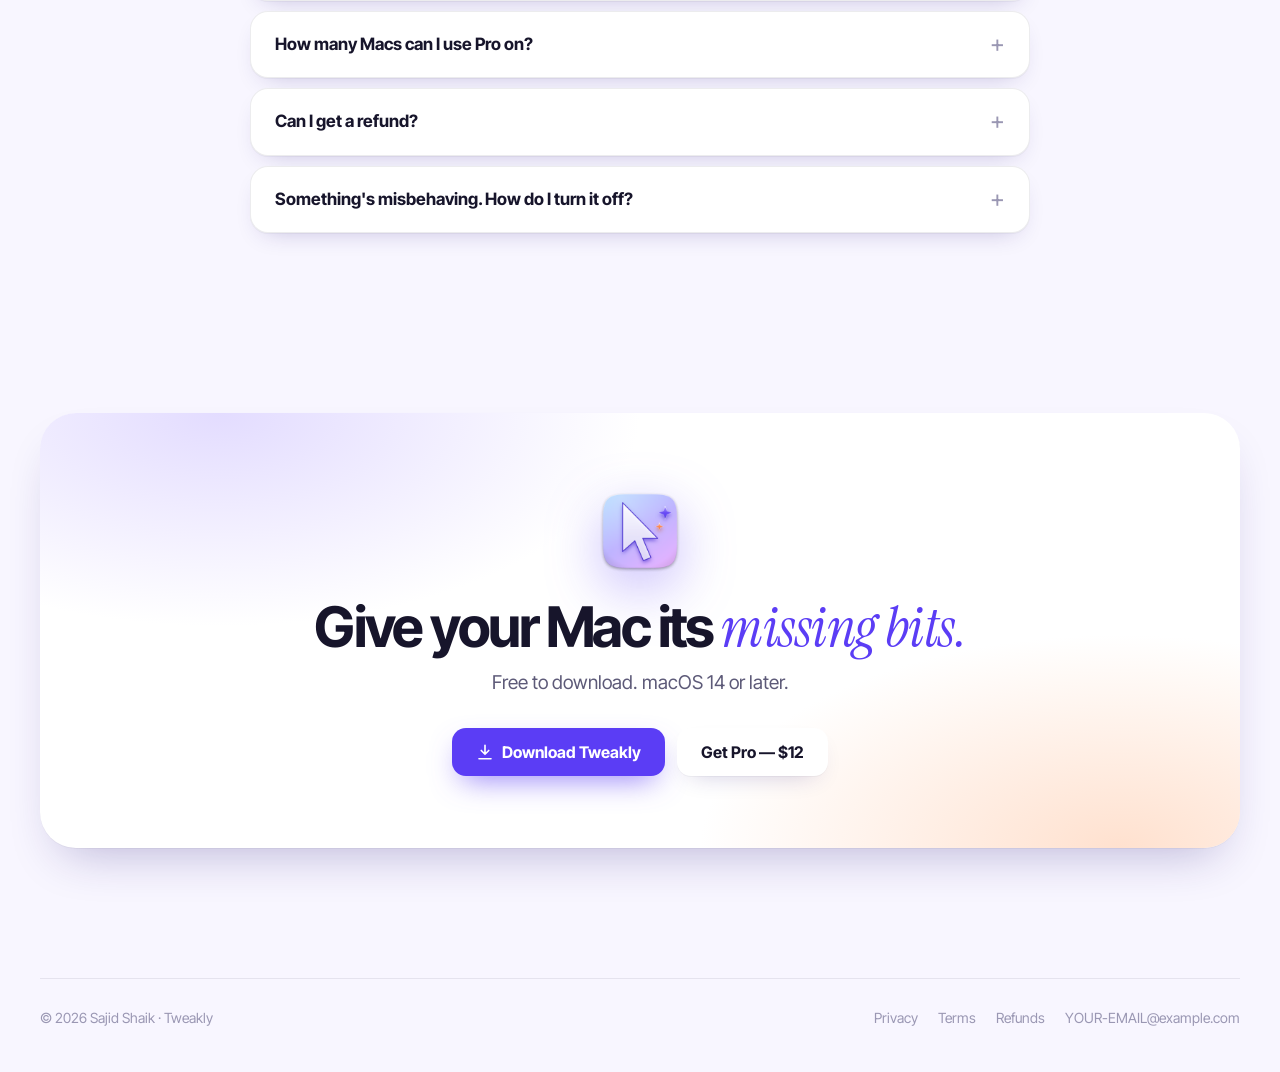
==== commit ff48c6fd: "Redesign: soft pastel site and new cursor icon" ====
--- a/index.html
+++ b/index.html
@@ -3,19 +3,21 @@
 <head>
   <meta charset="utf-8">
   <meta name="viewport" content="width=device-width, initial-scale=1">
-  <title>Tweakly — The little Mac fixes Apple never made</title>
-  <meta name="description" content="Tweakly is a tiny menu bar app for macOS that fixes everyday annoyances: Enter opens files, real cut and paste in Finder, Esc closes dialogs, and more. Free to try, Pro is $12 once.">
-  <meta property="og:title" content="Tweakly — The little Mac fixes Apple never made">
-  <meta property="og:description" content="Nine small fixes for Finder and the keyboard, in one lightweight menu bar app.">
+  <title>Tweakly — The tiny fixes your Mac forgot</title>
+  <meta name="description" content="Tweakly is a featherweight menu bar app for macOS that fixes nine everyday annoyances: Enter opens files, real cut and paste in Finder, Esc closes dialogs, and more. Free to try, Pro is $12 once.">
+  <meta property="og:title" content="Tweakly — The tiny fixes your Mac forgot">
+  <meta property="og:description" content="Nine small fixes for Finder and the keyboard, in one featherweight menu bar app.">
   <meta property="og:image" content="icon-512.png">
   <link rel="icon" href="favicon.png">
   <link rel="apple-touch-icon" href="apple-touch-icon.png">
+  <link rel="preconnect" href="https://fonts.googleapis.com">
+  <link rel="preconnect" href="https://fonts.gstatic.com" crossorigin>
+  <link href="https://fonts.googleapis.com/css2?family=Inter+Tight:wght@400;500;600;700;800&family=Instrument+Serif:ital@1&display=swap" rel="stylesheet">
   <link rel="stylesheet" href="style.css">
 </head>
 <body>
 <div class="aurora" aria-hidden="true"></div>
 
-<!-- Icon sprite (stroke icons) -->
 <svg width="0" height="0" style="position:absolute" aria-hidden="true">
   <defs>
     <symbol id="i-return" viewBox="0 0 24 24"><path d="M9 10 4 15l5 5"/><path d="M20 4v7a4 4 0 0 1-4 4H4"/></symbol>
@@ -27,13 +29,10 @@
     <symbol id="i-full" viewBox="0 0 24 24"><path d="M8 3H5a2 2 0 0 0-2 2v3m18 0V5a2 2 0 0 0-2-2h-3m0 18h3a2 2 0 0 0 2-2v-3M3 16v3a2 2 0 0 0 2 2h3"/></symbol>
     <symbol id="i-eyeoff" viewBox="0 0 24 24"><path d="M9.9 4.24A9.1 9.1 0 0 1 12 4c7 0 10 8 10 8a13.2 13.2 0 0 1-1.67 2.68M6.61 6.61A13.5 13.5 0 0 0 2 12s3 8 10 8a9.7 9.7 0 0 0 5.39-1.61M14.12 14.12a3 3 0 1 1-4.24-4.24M2 2l20 20"/></symbol>
     <symbol id="i-drive" viewBox="0 0 24 24"><path d="M22 12H2M5.45 5.11 2 12v6a2 2 0 0 0 2 2h16a2 2 0 0 0 2-2v-6l-3.45-6.89A2 2 0 0 0 16.76 4H7.24a2 2 0 0 0-1.79 1.11"/><path d="M6 16h.01M10 16h.01"/></symbol>
-    <symbol id="i-lock" viewBox="0 0 24 24"><rect x="4" y="11" width="16" height="10" rx="2"/><path d="M8 11V7a4 4 0 0 1 8 0v4"/></symbol>
-    <symbol id="i-bolt" viewBox="0 0 24 24"><path d="M13 2 3 14h9l-1 8 10-12h-9l1-8z"/></symbol>
-    <symbol id="i-toggle" viewBox="0 0 24 24"><rect x="2" y="7" width="20" height="10" rx="5"/><circle cx="16" cy="12" r="3"/></symbol>
     <symbol id="i-download" viewBox="0 0 24 24"><path d="M12 3v12m0 0 5-5m-5 5-5-5M4 21h16"/></symbol>
   </defs>
 </svg>
-<style>svg use { fill: none; stroke: currentColor; stroke-width: 2; stroke-linecap: round; stroke-linejoin: round; }</style>
+<style>svg use { fill: none; stroke: currentColor; stroke-width: 2.2; stroke-linecap: round; stroke-linejoin: round; }</style>
 
 <div class="wrap">
   <header class="nav">
@@ -49,127 +48,120 @@
   <main id="top">
     <!-- ─── Hero ─── -->
     <section class="hero">
-      <div>
-        <img class="hero-icon" src="icon-512.png" alt="Tweakly app icon: a glass bandage with a Command key">
-        <span class="eyebrow">For macOS 14 and later</span>
-        <h1>The little Mac fixes <span class="hl">Apple never made.</span></h1>
-        <p class="lede">Tweakly lives in your menu bar and patches the everyday annoyances in Finder and the keyboard. Enter opens files. ⌘X actually cuts. Esc closes dialogs. Flip a switch, done.</p>
-        <div class="cta">
-          <a class="btn btn-primary" data-download href="#download"><svg><use href="#i-download"/></svg>Download free</a>
-          <a class="btn btn-glass" data-checkout href="#pricing">Get Pro — $12</a>
-        </div>
-        <p class="fine">Free with any 3 tweaks · Pro unlocks all, one-time payment · Apple silicon &amp; Intel</p>
-      </div>
-
-      <!-- Interactive mirror of the real popover -->
-      <div class="demo-stage">
-        <div class="menubar" aria-hidden="true">
-          <span>Wed 9:41</span>
-          <svg class="mb-icon" viewBox="0 0 20 20"><g transform="rotate(-38 10 10)"><rect x="1" y="5.8" width="18" height="8.4" rx="4.2" fill="none" stroke="currentColor" stroke-width="1.35"/><rect x="7.6" y="7.6" width="4.8" height="4.8" rx="1.2" fill="currentColor"/><circle cx="4.3" cy="10" r="0.8" fill="currentColor"/><circle cx="15.7" cy="10" r="0.8" fill="currentColor"/></g></svg>
-        </div>
-        <div class="popover" data-demo aria-label="Interactive preview of Tweakly's menu">
-          <div class="pop-head">
-            <img src="icon-512.png" alt="">
-            <div><strong>Tweakly</strong><small data-status>Free · 2 of 3 tweaks on</small></div>
+      <img class="hero-icon" src="icon-512.png" alt="Tweakly app icon">
+      <h1>The tiny fixes your Mac <span class="serif">forgot.</span></h1>
+      <p class="lede">A featherweight menu bar app that patches nine everyday macOS annoyances in Finder and the keyboard. Flip a switch, never think about it again.</p>
+      <div class="cta">
+        <a class="btn btn-primary" data-download href="#download"><svg><use href="#i-download"/></svg>Download free</a>
+        <a class="btn btn-glass" data-checkout href="#pricing">Get Pro — $12</a>
+      </div>
+      <p class="fine">macOS 14 or later · Free with any 3 tweaks · Pro is a one-time $12</p>
+
+      <div class="frag bare" style="left:3%;top:150px;rotate:-6deg"><span class="key">⌘</span><span class="key">X</span></div>
+      <div class="frag" style="left:6%;top:380px;rotate:4deg">↩ Enter opens files <span class="mini-switch"></span></div>
+      <div class="frag" style="left:1%;top:560px;rotate:-3deg"><span class="field">my<b>:</b>file.txt</span><span class="warn">“:” can’t be used</span></div>
+      <div class="frag bare" style="right:6%;top:130px;rotate:6deg"><span class="key">esc</span></div>
+      <div class="frag" style="right:2%;top:350px;rotate:-4deg">💿 Disk image ejected · <span style="color:var(--indigo)">Move .dmg to Trash</span></div>
+      <div class="frag" style="right:7%;top:540px;rotate:3deg"><s style="color:var(--faint)">.DS_Store</s> ✕ 47 removed</div>
+    </section>
+
+    <!-- ─── Popover showcase ─── -->
+    <section>
+      <div class="showcase">
+        <div>
+          <span class="kicker">How it works</span>
+          <div class="section-head" style="text-align:left;margin:0 0 34px">
+            <h2>One menu. Nine <span class="serif">little</span> switches.</h2>
+            <p>Tweakly sits quietly in your menu bar. Turn on what bugs you, leave the rest alone.</p>
           </div>
-          <div class="pop-body">
-            <div class="notice" data-notice hidden>
-              <span aria-hidden="true">✨</span>
-              <div><b>Free plan: 3 tweaks at a time</b><span>Turn one off to swap, or get Pro to use all 9 together.</span></div>
-            </div>
+          <div class="points">
+            <div class="point"><span class="num">1</span><div><h3>Flip a switch</h3><p>Each fix is independent. It works the moment you turn it on.</p></div></div>
+            <div class="point"><span class="num">2</span><div><h3>Forget about it</h3><p>Tweakly sleeps until a tweak is needed. No lag, no fans, no battery drain.</p></div></div>
+            <div class="point"><span class="num">3</span><div><h3>Undo anytime</h3><p>Turn it off and macOS is exactly as it was. Hold ⌥ at launch for safe mode.</p></div></div>
+          </div>
+        </div>
+
+        <div>
+          <div class="popover" data-demo aria-label="Interactive preview of Tweakly's menu">
+            <div class="pop-head"><img src="icon-512.png" alt=""><strong>Tweakly</strong><span class="badge" data-status>2 of 3 · Free</span></div>
+            <div class="notice" data-notice hidden><b>Free plan: 3 tweaks at a time</b><span>Turn one off to swap, or get Pro for all 9.</span></div>
             <div class="pop-section">FINDER</div>
-            <div class="pop-card">
-              <div class="row">
-                <div class="tile blue"><svg><use href="#i-return"/></svg></div>
-                <div class="row-text"><b>Enter opens files</b><span>Return opens. ⌘Return renames.</span><div class="hint">Return renames → <em>Return opens</em></div></div>
-                <button class="switch" role="switch" aria-checked="true" aria-label="Enter opens files" data-toggle></button>
-              </div>
-              <div class="row">
-                <div class="tile blue"><svg><use href="#i-scissors"/></svg></div>
-                <div class="row-text"><b>Cut and paste files</b><span>⌘X then ⌘V moves files.</span><div class="hint">⌘X does nothing → <em>⌘X, ⌘V moves</em></div></div>
-                <button class="switch" role="switch" aria-checked="true" aria-label="Cut and paste files" data-toggle></button>
-              </div>
-              <div class="row">
-                <div class="tile blue"><svg><use href="#i-window"/></svg></div>
-                <div class="row-text"><b>Remember window size</b><span>New windows open where you left them.</span><div class="hint">Random spot → <em>Where you left it</em></div></div>
-                <button class="switch" role="switch" aria-checked="false" aria-label="Remember window size" data-toggle></button>
-              </div>
-            </div>
+            <div class="row"><span class="glyph blue"><svg><use href="#i-return"/></svg></span>Enter opens files<button class="switch" role="switch" aria-checked="true" aria-label="Enter opens files" data-toggle></button></div>
+            <div class="row"><span class="glyph blue"><svg><use href="#i-scissors"/></svg></span>Cut and paste files<button class="switch" role="switch" aria-checked="true" aria-label="Cut and paste files" data-toggle></button></div>
+            <div class="row"><span class="glyph blue"><svg><use href="#i-window"/></svg></span>Remember window size<button class="switch" role="switch" aria-checked="false" aria-label="Remember window size" data-toggle></button></div>
+            <div class="row"><span class="glyph blue"><svg><use href="#i-command"/></svg></span>⌘Tab opens a window<button class="switch" role="switch" aria-checked="false" aria-label="Command-Tab opens a window" data-toggle></button></div>
             <div class="pop-section">KEYBOARD</div>
-            <div class="pop-card">
-              <div class="row">
-                <div class="tile violet"><svg><use href="#i-esc"/></svg></div>
-                <div class="row-text"><b>Esc closes dialogs</b><span>Esc cancels sheets that ignore it.</span><div class="hint">Esc ignored → <em>Esc cancels</em></div></div>
-                <button class="switch" role="switch" aria-checked="false" aria-label="Esc closes dialogs" data-toggle></button>
-              </div>
-            </div>
+            <div class="row"><span class="glyph violet"><svg><use href="#i-esc"/></svg></span>Esc closes dialogs<button class="switch" role="switch" aria-checked="false" aria-label="Esc closes dialogs" data-toggle></button></div>
+            <div class="row"><span class="glyph violet"><svg><use href="#i-full"/></svg></span>Esc stays in full screen<button class="switch" role="switch" aria-checked="false" aria-label="Esc stays in full screen" data-toggle></button></div>
+            <div class="pop-foot">Unlock all 9 with Pro…</div>
           </div>
-        </div>
-        <p class="demo-caption">Try it — flip the switches.</p>
+          <p class="demo-caption">Go on, flip a few.</p>
+        </div>
       </div>
     </section>
 
     <!-- ─── Tweaks ─── -->
     <section id="tweaks">
       <div class="section-head">
-        <h2>Nine fixes. One tiny app.</h2>
-        <p>Each tweak is a switch. Turn on what bugs you, leave the rest alone.</p>
+        <span class="kicker">The tweaks</span>
+        <h2>Small annoyances, <span class="serif">fixed.</span></h2>
+        <p>Nine things macOS gets slightly wrong, and what Tweakly does instead.</p>
       </div>
       <div class="grid">
-        <article class="card">
-          <div class="tile blue"><svg><use href="#i-return"/></svg></div>
+        <article class="card tweak">
+          <div class="visual v-sky"><span class="key">↩</span><span style="color:var(--muted)">→</span><span class="chipcard">📄 Opens report.pdf</span></div>
           <h3>Enter opens files</h3>
-          <p>Press Return to open the selection, like every other computer. ⌘Return or F2 renames.</p>
-          <span class="chip"><s>Return renames</s> → <i>Return opens</i></span>
-        </article>
-        <article class="card">
-          <div class="tile blue"><svg><use href="#i-scissors"/></svg></div>
+          <p>Return opens the selection, like every other computer. ⌘Return or F2 renames.</p>
+          <div class="ba"><s>Return renames</s><span class="serif">Return opens</span></div>
+        </article>
+        <article class="card tweak">
+          <div class="visual v-lilac"><span class="key">⌘</span><span class="key">X</span><span style="color:var(--muted)">then</span><span class="key">⌘</span><span class="key">V</span></div>
           <h3>Cut and paste files</h3>
           <p>⌘X then ⌘V moves files in Finder. A little pill confirms what you cut.</p>
-          <span class="chip"><s>⌘X does nothing</s> → <i>⌘X, ⌘V moves</i></span>
-        </article>
-        <article class="card">
-          <div class="tile blue"><svg><use href="#i-window"/></svg></div>
+          <div class="ba"><s>⌘X does nothing</s><span class="serif">⌘X moves</span></div>
+        </article>
+        <article class="card tweak">
+          <div class="visual v-mint"><span class="chipcard">🪟 Right where you left it</span></div>
           <h3>Remember window size</h3>
           <p>New Finder windows open at the size and spot of the last one you moved.</p>
-          <span class="chip"><s>Random size and spot</s> → <i>Where you left it</i></span>
-        </article>
-        <article class="card">
-          <div class="tile blue"><svg><use href="#i-command"/></svg></div>
+          <div class="ba"><s>Random size and spot</s><span class="serif">Where you left it</span></div>
+        </article>
+        <article class="card tweak">
+          <div class="visual v-peach"><span class="key">⌘</span><span class="key">⇥</span><span style="color:var(--muted)">→</span><span class="chipcard">📁 Finder window</span></div>
           <h3>⌘Tab opens a window</h3>
           <p>Switch to Finder with ⌘Tab and get a window, even when none was open.</p>
-          <span class="chip"><s>Nothing appears</s> → <i>A window opens</i></span>
-        </article>
-        <article class="card">
-          <div class="tile blue"><svg><use href="#i-rename"/></svg></div>
+          <div class="ba"><s>Nothing appears</s><span class="serif">A window opens</span></div>
+        </article>
+        <article class="card tweak">
+          <div class="visual v-sky"><span class="chipcard"><span class="field">my<b>:</b>file.txt</span></span></div>
           <h3>Keep rename on errors</h3>
           <p>Typed a character that isn't allowed? You stay in the name field with your text intact.</p>
-          <span class="chip"><s>Rename cancelled</s> → <i>Fix and retry</i></span>
-        </article>
-        <article class="card">
-          <div class="tile violet"><svg><use href="#i-esc"/></svg></div>
+          <div class="ba"><s>Rename cancelled</s><span class="serif">Fix and retry</span></div>
+        </article>
+        <article class="card tweak">
+          <div class="visual v-lilac"><span class="key">esc</span><span style="color:var(--muted)">→</span><span class="chipcard">✕ Cancel</span></div>
           <h3>Esc closes dialogs</h3>
-          <p>Esc cancels dialogs and sheets that ignore it — and never presses Don't Save or Delete.</p>
-          <span class="chip"><s>Esc ignored</s> → <i>Esc cancels</i></span>
-        </article>
-        <article class="card">
-          <div class="tile violet"><svg><use href="#i-full"/></svg></div>
-          <span class="tag">Safari soon</span>
+          <p>Esc cancels dialogs that ignore it — and never presses Don't Save or Delete.</p>
+          <div class="ba"><s>Esc ignored</s><span class="serif">Esc cancels</span></div>
+        </article>
+        <article class="card tweak">
+          <span class="soon">Safari soon</span>
+          <div class="visual v-mint"><span class="key" style="min-width:90px">hold esc</span></div>
           <h3>Esc stays in full screen</h3>
-          <p>In the apps you pick, a stray Esc won't kick you out of full screen. Hold Esc to leave.</p>
-          <span class="chip"><s>Tap Esc exits</s> → <i>Hold Esc exits</i></span>
-        </article>
-        <article class="card">
-          <div class="tile green"><svg><use href="#i-eyeoff"/></svg></div>
+          <p>In apps you pick, a stray Esc won't throw you out of full screen. Hold it to leave.</p>
+          <div class="ba"><s>Tap Esc exits</s><span class="serif">Hold Esc exits</span></div>
+        </article>
+        <article class="card tweak">
+          <div class="visual v-peach"><span class="chipcard"><s style="color:var(--faint)">.DS_Store</s> ✕ 47 removed</span></div>
           <h3>No .DS_Store on other drives</h3>
           <p>Finder stops littering USB sticks and network shares. Clean any folder in one click.</p>
-          <span class="chip"><s>Hidden clutter</s> → <i>Clean drives</i></span>
-        </article>
-        <article class="card">
-          <div class="tile orange"><svg><use href="#i-drive"/></svg></div>
+          <div class="ba"><s>Hidden clutter</s><span class="serif">Clean drives</span></div>
+        </article>
+        <article class="card tweak">
+          <div class="visual v-sky"><span class="chipcard">💿 Ejected · <span style="color:var(--indigo)">Trash .dmg?</span></span></div>
           <h3>Clean up after installing</h3>
-          <p>Drag an app to Applications and Tweakly ejects the disk image and offers to bin the .dmg.</p>
-          <span class="chip"><s>Leftover disk + .dmg</s> → <i>Tidied away</i></span>
+          <p>Drag an app to Applications and Tweakly ejects the disk image, then offers to bin the .dmg.</p>
+          <div class="ba"><s>Leftover disk + .dmg</s><span class="serif">Tidied away</span></div>
         </article>
       </div>
     </section>
@@ -177,36 +169,28 @@
     <!-- ─── Trust ─── -->
     <section>
       <div class="section-head">
-        <h2>Light, private, reversible.</h2>
-        <p>Built like a good Mac app should be.</p>
+        <span class="kicker">Built right</span>
+        <h2>Light, private, <span class="serif">reversible.</span></h2>
       </div>
       <div class="trust">
-        <div class="card">
-          <div class="tile violet"><svg><use href="#i-lock"/></svg></div>
-          <div><h3>Nothing leaves your Mac</h3><p>No accounts, no analytics. Keys you type are never stored or sent anywhere.</p></div>
-        </div>
-        <div class="card">
-          <div class="tile blue"><svg><use href="#i-bolt"/></svg></div>
-          <div><h3>Barely there</h3><p>Sleeps until it's needed. No lag in Finder, no fan noise, no battery drain.</p></div>
-        </div>
-        <div class="card">
-          <div class="tile green"><svg><use href="#i-toggle"/></svg></div>
-          <div><h3>Undo with one switch</h3><p>Turn a tweak off and macOS behaves exactly as before. Hold ⌥ at launch for safe mode.</p></div>
-        </div>
+        <div class="card"><div class="big">0</div><h3>bytes of your data</h3><p>No accounts, no analytics. What you type is never stored or sent anywhere.</p></div>
+        <div class="card"><div class="big">~0%</div><h3>CPU while idle</h3><p>Tweakly sleeps until it's needed. Only the tweaks you switch on run at all.</p></div>
+        <div class="card"><div class="big">1</div><h3>switch to undo</h3><p>Turn a tweak off and macOS behaves exactly as before. Nothing permanent.</p></div>
       </div>
     </section>
 
     <!-- ─── Pricing ─── -->
     <section id="pricing">
       <div class="section-head">
-        <h2>Simple pricing.</h2>
-        <p>Try every tweak for free. Pay once if you want them all at the same time.</p>
+        <span class="kicker">Pricing</span>
+        <h2>Pay once. <span class="serif">Keep it.</span></h2>
+        <p>Try every tweak for free. Upgrade if you want them all at the same time.</p>
       </div>
       <div class="plans">
         <div class="card plan">
           <h3>Free</h3>
           <div class="price">$0</div>
-          <p style="color:var(--muted);margin:0">Forever.</p>
+          <p class="sub">Forever.</p>
           <ul>
             <li>Any 3 tweaks on at once</li>
             <li>Swap tweaks anytime</li>
@@ -215,10 +199,10 @@
           <a class="btn btn-glass" data-download href="#download">Download free</a>
         </div>
         <div class="card plan pro">
-          <span class="badge">Best value</span>
+          <span class="ribbon">Best value</span>
           <h3>Pro</h3>
           <div class="price">$12 <small>one time</small></div>
-          <p style="color:var(--muted);margin:0">No subscription. Yours to keep.</p>
+          <p class="sub">No subscription. Yours to keep.</p>
           <ul>
             <li>All 9 tweaks on at once</li>
             <li>Every new tweak we add</li>
@@ -233,7 +217,7 @@
 
     <!-- ─── FAQ ─── -->
     <section id="faq">
-      <div class="section-head"><h2>Questions</h2></div>
+      <div class="section-head"><span class="kicker">FAQ</span><h2>Good <span class="serif">questions.</span></h2></div>
       <div class="faq">
         <details class="card"><summary>Why does Tweakly ask for Accessibility permission?</summary>
           <p>To notice shortcuts like Return or ⌘X in Finder and to move or close windows. It's the same permission window managers and keyboard tools use. Tweakly only reacts to the few keys its tweaks need, and only in the apps they're for.</p></details>
@@ -258,10 +242,10 @@
     <section id="download">
       <div class="final">
         <img src="icon-512.png" alt="">
-        <h2>Patch your Mac in a minute.</h2>
+        <h2>Give your Mac its <span class="serif">missing bits.</span></h2>
         <p>Free to download. macOS 14 or later.</p>
-        <div class="cta" style="justify-content:center">
-          <a class="btn btn-white" data-download href="#download"><svg><use href="#i-download"/></svg>Download Tweakly</a>
+        <div class="cta">
+          <a class="btn btn-primary" data-download href="#download"><svg><use href="#i-download"/></svg>Download Tweakly</a>
           <a class="btn btn-glass" data-checkout href="#pricing">Get Pro — $12</a>
         </div>
       </div>
--- a/style.css
+++ b/style.css
@@ -1,41 +1,45 @@
-/* Tweakly — indigo glass with a ⌘-orange highlight, like the app icon. */
+/* Tweakly — soft pastel, floating fragments, serif-italic accents. */
 
 :root {
-  --bg: #f6f6fb;
-  --bg-2: #ffffff;
-  --text: #15142a;
-  --muted: #5d5c78;
-  --faint: #8d8ca6;
-  --line: rgba(21, 20, 42, 0.09);
-  --card: rgba(255, 255, 255, 0.62);
-  --card-strong: rgba(255, 255, 255, 0.85);
-  --rim: rgba(255, 255, 255, 0.9);
+  --bg: #f8f6ff;
+  --surface: #ffffff;
+  --text: #17152b;
+  --muted: #5d5a78;
+  --faint: #9a97b3;
+  --line: rgba(23, 21, 43, 0.08);
   --indigo: #5b3df5;
-  --indigo-2: #4f7bff;
-  --indigo-deep: #2a1a8f;
-  --orange: #ff8a3d;
-  --green: #22b07d;
-  --blue: #3f8cff;
-  --violet: #7357fa;
-  --shadow: 0 1px 2px rgba(20, 16, 60, 0.06), 0 12px 40px -12px rgba(40, 24, 140, 0.22);
-  --radius: 22px;
-  --font: -apple-system, BlinkMacSystemFont, "SF Pro Display", "Inter", "Segoe UI", system-ui, sans-serif;
+  --indigo-soft: rgba(91, 61, 245, 0.1);
+  --orange: #ff7a3d;
+  --red: #ff4d2e;
+  --lilac: #e3dcff;
+  --peach: #ffe1cf;
+  --mint: #d6f5ea;
+  --sky: #dbe9ff;
+  --shadow: 0 1px 0 rgba(23, 21, 43, 0.04), 0 24px 50px -22px rgba(40, 24, 120, 0.32);
+  --shadow-sm: 0 1px 0 rgba(23, 21, 43, 0.04), 0 10px 26px -14px rgba(40, 24, 120, 0.3);
+  --radius: 24px;
+  --sans: "Inter Tight", -apple-system, BlinkMacSystemFont, "Segoe UI", system-ui, sans-serif;
+  --serif: "Instrument Serif", ui-serif, Georgia, serif;
+  --mono: ui-monospace, "SF Mono", Menlo, monospace;
   color-scheme: light;
 }
 
 @media (prefers-color-scheme: dark) {
   :root {
-    --bg: #0b0b17;
-    --bg-2: #13132a;
-    --text: #f1f0ff;
-    --muted: #a9a8c6;
-    --faint: #75749a;
-    --line: rgba(255, 255, 255, 0.09);
-    --card: rgba(30, 28, 62, 0.55);
-    --card-strong: rgba(36, 34, 74, 0.8);
-    --rim: rgba(255, 255, 255, 0.14);
-    --indigo: #8c7bff;
-    --shadow: 0 1px 2px rgba(0, 0, 0, 0.4), 0 20px 50px -20px rgba(0, 0, 0, 0.7);
+    --bg: #0f0d1f;
+    --surface: #1a1730;
+    --text: #f2f0ff;
+    --muted: #aaa7c7;
+    --faint: #6f6c8f;
+    --line: rgba(255, 255, 255, 0.08);
+    --indigo: #8f7bff;
+    --indigo-soft: rgba(143, 123, 255, 0.16);
+    --lilac: rgba(120, 96, 255, 0.28);
+    --peach: rgba(255, 140, 90, 0.18);
+    --mint: rgba(60, 200, 150, 0.16);
+    --sky: rgba(80, 140, 255, 0.2);
+    --shadow: 0 1px 0 rgba(255, 255, 255, 0.04) inset, 0 24px 50px -22px rgba(0, 0, 0, 0.8);
+    --shadow-sm: 0 1px 0 rgba(255, 255, 255, 0.04) inset, 0 10px 26px -14px rgba(0, 0, 0, 0.8);
     color-scheme: dark;
   }
 }
@@ -43,257 +47,218 @@
 * { box-sizing: border-box; }
 html { scroll-behavior: smooth; }
 body {
-  margin: 0;
-  font-family: var(--font);
-  color: var(--text);
-  background: var(--bg);
-  line-height: 1.55;
-  -webkit-font-smoothing: antialiased;
-  overflow-x: hidden;
-}
-img { max-width: 100%; display: block; }
+  margin: 0; background: var(--bg); color: var(--text);
+  font-family: var(--sans); line-height: 1.5; -webkit-font-smoothing: antialiased; overflow-x: hidden;
+}
+img { display: block; max-width: 100%; }
 a { color: inherit; }
-
-/* Soft indigo/orange light behind everything */
+.serif { font-family: var(--serif); font-style: italic; font-weight: 400; letter-spacing: -0.01em; color: var(--indigo); }
+
+/* Pastel light behind everything */
 .aurora {
-  position: fixed; inset: -20vh -10vw auto; height: 110vh; z-index: -1; pointer-events: none;
+  position: fixed; inset: 0; z-index: -1; pointer-events: none;
   background:
-    radial-gradient(40vw 40vw at 18% 18%, rgba(79, 123, 255, 0.28), transparent 70%),
-    radial-gradient(36vw 36vw at 82% 10%, rgba(91, 61, 245, 0.30), transparent 70%),
-    radial-gradient(30vw 30vw at 70% 60%, rgba(255, 138, 61, 0.16), transparent 70%);
-  filter: blur(10px);
-}
-
-.wrap { width: min(1120px, 100% - 32px); margin-inline: auto; }
+    radial-gradient(38% 48% at 18% 22%, var(--lilac), transparent 70%),
+    radial-gradient(36% 46% at 86% 18%, var(--peach), transparent 70%),
+    radial-gradient(42% 46% at 62% 92%, var(--mint), transparent 70%);
+}
+
+.wrap { width: min(1200px, 100% - 32px); margin-inline: auto; }
 
 /* ─── Nav ─── */
-.nav {
-  position: sticky; top: 12px; z-index: 10;
-  display: flex; align-items: center; justify-content: space-between; gap: 12px;
-  margin-top: 12px; padding: 10px 12px 10px 14px;
-  border-radius: 18px;
-  background: var(--card);
-  backdrop-filter: blur(20px) saturate(180%);
-  -webkit-backdrop-filter: blur(20px) saturate(180%);
-  border: 1px solid var(--line);
-  box-shadow: var(--shadow);
-}
-.brand { display: flex; align-items: center; gap: 10px; font-weight: 700; text-decoration: none; letter-spacing: -0.01em; }
+.nav { display: flex; align-items: center; justify-content: space-between; padding: 22px 0; position: relative; z-index: 5; }
+.brand { display: flex; align-items: center; gap: 10px; font-size: 19px; font-weight: 800; letter-spacing: -0.02em; text-decoration: none; }
 .brand img { width: 30px; height: 30px; }
-.nav-links { display: flex; align-items: center; gap: 4px; }
-.nav-links a:not(.btn) { padding: 8px 12px; border-radius: 10px; text-decoration: none; color: var(--muted); font-size: 15px; }
-.nav-links a:not(.btn):hover { color: var(--text); background: var(--line); }
+.nav-links { display: flex; align-items: center; gap: 26px; font-size: 15px; font-weight: 600; }
+.nav-links a:not(.btn) { color: var(--muted); text-decoration: none; }
+.nav-links a:not(.btn):hover { color: var(--text); }
 @media (max-width: 720px) { .nav-links a:not(.btn) { display: none; } }
 
 /* ─── Buttons ─── */
 .btn {
   display: inline-flex; align-items: center; justify-content: center; gap: 8px;
-  padding: 12px 20px; border-radius: 14px;
-  font: 600 16px/1 var(--font); text-decoration: none; white-space: nowrap;
-  border: 1px solid transparent; cursor: pointer;
-  transition: transform 0.15s ease, box-shadow 0.15s ease, background 0.15s ease;
-}
-.btn:active { transform: scale(0.98); }
-.btn-primary {
-  color: #fff;
-  background: linear-gradient(180deg, #6f55ff, #4b2fe0);
-  box-shadow: inset 0 1px 0 rgba(255, 255, 255, 0.35), 0 8px 24px -8px rgba(75, 47, 224, 0.7);
-}
-.btn-primary:hover { box-shadow: inset 0 1px 0 rgba(255, 255, 255, 0.35), 0 12px 30px -8px rgba(75, 47, 224, 0.85); }
-.btn-glass {
-  color: var(--text);
-  background: var(--card-strong);
-  border-color: var(--line);
-  box-shadow: inset 0 1px 0 var(--rim);
-}
-.btn-glass:hover { background: var(--bg-2); }
-.btn-small { padding: 9px 14px; font-size: 14px; border-radius: 11px; }
+  padding: 15px 24px; border-radius: 14px; border: 0; cursor: pointer;
+  font: 700 16px/1 var(--sans); text-decoration: none; white-space: nowrap;
+  transition: transform 0.15s ease, box-shadow 0.15s ease;
+}
+.btn:hover { transform: translateY(-1px); }
+.btn:active { transform: translateY(0) scale(0.98); }
 .btn svg { width: 18px; height: 18px; }
+.btn-primary { background: var(--indigo); color: #fff; box-shadow: 0 12px 30px -10px rgba(91, 61, 245, 0.7); }
+.btn-glass { background: var(--surface); color: var(--text); box-shadow: var(--shadow-sm); }
+.btn-small { padding: 10px 16px; font-size: 14px; border-radius: 12px; }
+.nav .btn-primary { background: var(--text); color: var(--bg); box-shadow: none; }
 
 /* ─── Hero ─── */
-.hero {
-  display: grid; grid-template-columns: 1.05fr 0.95fr; gap: 56px; align-items: center;
-  padding: 88px 0 72px;
-}
-@media (max-width: 920px) { .hero { grid-template-columns: 1fr; padding-top: 56px; gap: 48px; } }
-.hero-icon { width: 104px; height: 104px; margin-bottom: 22px; filter: drop-shadow(0 18px 30px rgba(60, 40, 200, 0.35)); animation: float 6s ease-in-out infinite; }
-@keyframes float { 50% { transform: translateY(-8px) rotate(-1.5deg); } }
-.eyebrow {
-  display: inline-flex; align-items: center; gap: 8px;
-  padding: 6px 12px; border-radius: 999px; margin-bottom: 18px;
-  font-size: 13px; font-weight: 600; color: var(--indigo);
-  background: color-mix(in srgb, var(--indigo) 12%, transparent);
-}
+.hero { position: relative; text-align: center; padding: 96px 0 120px; }
+.hero-icon { width: 104px; height: 104px; margin: 0 auto; filter: drop-shadow(0 22px 34px rgba(91, 61, 245, 0.38)); animation: bob 6s ease-in-out infinite; }
+@keyframes bob { 50% { transform: translateY(-8px) rotate(-2deg); } }
 h1 {
-  font-size: clamp(40px, 6vw, 68px); line-height: 1.02; letter-spacing: -0.035em;
-  margin: 0 0 20px; font-weight: 800;
-}
-h1 .hl {
-  background: linear-gradient(100deg, var(--indigo-2), var(--indigo) 45%, var(--orange));
-  -webkit-background-clip: text; background-clip: text; color: transparent;
-}
-.lede { font-size: clamp(18px, 2vw, 21px); color: var(--muted); margin: 0 0 30px; max-width: 34em; }
-.cta { display: flex; flex-wrap: wrap; gap: 12px; }
-.fine { margin-top: 16px; font-size: 13.5px; color: var(--faint); }
-
-/* ─── Popover demo (mirrors the app) ─── */
-.demo-stage { position: relative; display: grid; place-items: center; }
-.menubar {
-  position: absolute; top: -52px; right: 8%; display: flex; gap: 14px; align-items: center;
-  padding: 6px 14px; border-radius: 10px; font-size: 13px; color: var(--muted);
-  background: var(--card); backdrop-filter: blur(16px); -webkit-backdrop-filter: blur(16px); border: 1px solid var(--line);
-}
-.menubar .mb-icon { width: 18px; height: 18px; color: var(--text); }
+  font-size: clamp(46px, 7.4vw, 96px); line-height: 0.98; letter-spacing: -0.055em; font-weight: 800;
+  margin: 28px auto 22px; max-width: 13em;
+}
+h1 .serif { letter-spacing: -0.02em; }
+.lede { font-size: clamp(18px, 2vw, 21px); color: var(--muted); max-width: 31em; margin: 0 auto 34px; line-height: 1.45; }
+.cta { display: flex; flex-wrap: wrap; gap: 12px; justify-content: center; }
+.fine { margin-top: 18px; font-size: 13.5px; color: var(--faint); }
+
+/* Floating fragments */
+.frag {
+  position: absolute; display: flex; align-items: center; gap: 10px;
+  background: var(--surface); border-radius: 16px; padding: 12px 15px;
+  font-size: 14px; font-weight: 600; box-shadow: var(--shadow); white-space: nowrap;
+  animation: drift 9s ease-in-out infinite;
+}
+.frag.bare { background: none; box-shadow: none; padding: 0; }
+.frag:nth-of-type(2n) { animation-delay: -3s; }
+.frag:nth-of-type(3n) { animation-delay: -6s; }
+@keyframes drift { 50% { translate: 0 -10px; } }
+.key {
+  display: inline-grid; place-items: center; min-width: 50px; height: 50px; padding: 0 12px; border-radius: 13px;
+  background: var(--surface); font-size: 19px; font-weight: 700;
+  box-shadow: inset 0 -3px 0 rgba(23, 21, 43, 0.09), 0 12px 26px -12px rgba(40, 24, 120, 0.45);
+}
+.field { font-family: var(--mono); font-size: 13px; border: 2px solid var(--indigo); border-radius: 7px; padding: 3px 7px; }
+.field b { color: var(--red); }
+.warn { color: var(--red); font-size: 12px; }
+.mini-switch { width: 34px; height: 20px; border-radius: 99px; background: var(--indigo); position: relative; flex: none; }
+.mini-switch::after { content: ""; position: absolute; top: 2px; left: 16px; width: 16px; height: 16px; border-radius: 50%; background: #fff; }
+@media (max-width: 1000px) { .frag { display: none; } .hero { padding-bottom: 70px; } }
+
+/* ─── Sections ─── */
+section { padding: 90px 0; }
+.section-head { text-align: center; max-width: 680px; margin: 0 auto 50px; }
+.kicker { display: inline-block; font-size: 13px; font-weight: 700; color: var(--indigo); background: var(--indigo-soft); padding: 6px 12px; border-radius: 99px; margin-bottom: 16px; }
+.section-head h2 { font-size: clamp(34px, 4.6vw, 56px); line-height: 1.02; letter-spacing: -0.045em; font-weight: 800; margin: 0 0 14px; }
+.section-head p { font-size: 19px; color: var(--muted); margin: 0; }
+
+/* ─── Popover showcase ─── */
+.showcase { display: grid; grid-template-columns: 1fr 1fr; gap: 64px; align-items: center; }
+@media (max-width: 900px) { .showcase { grid-template-columns: 1fr; gap: 40px; } }
+.points { display: grid; gap: 22px; }
+.point { display: flex; gap: 16px; align-items: flex-start; }
+.point .num { flex: none; width: 34px; height: 34px; border-radius: 11px; display: grid; place-items: center; font-weight: 800; color: var(--indigo); background: var(--indigo-soft); }
+.point h3 { margin: 2px 0 4px; font-size: 19px; letter-spacing: -0.02em; }
+.point p { margin: 0; color: var(--muted); }
+
 .popover {
-  width: min(380px, 100%);
-  border-radius: 20px; overflow: hidden;
-  background: var(--card-strong);
+  width: min(360px, 100%); margin: 0 auto; padding: 10px; border-radius: 20px; text-align: left; user-select: none;
+  background: color-mix(in srgb, var(--surface) 82%, transparent);
   backdrop-filter: blur(30px) saturate(180%); -webkit-backdrop-filter: blur(30px) saturate(180%);
+  box-shadow: inset 0 1px 0 rgba(255, 255, 255, 0.6), 0 40px 90px -36px rgba(40, 24, 140, 0.55);
   border: 1px solid var(--line);
-  box-shadow: inset 0 1px 0 var(--rim), 0 30px 80px -30px rgba(40, 24, 140, 0.55);
-  text-align: left; user-select: none;
-}
-.pop-head { display: flex; align-items: center; gap: 10px; padding: 14px 16px; border-bottom: 1px solid var(--line); }
-.pop-head img { width: 30px; height: 30px; }
-.pop-head strong { display: block; font-size: 14px; }
-.pop-head small { font-size: 12px; color: var(--muted); }
-.pop-body { padding: 12px; display: grid; gap: 10px; }
-.pop-section { font-size: 10.5px; font-weight: 700; letter-spacing: 0.06em; color: var(--muted); padding-left: 4px; }
-.pop-card { border-radius: 14px; border: 1px solid var(--line); background: color-mix(in srgb, var(--text) 3%, transparent); }
-.row { display: flex; gap: 10px; align-items: flex-start; padding: 10px; }
-.row + .row { border-top: 1px solid var(--line); }
-.tile {
-  flex: none; width: 28px; height: 28px; border-radius: 8px; display: grid; place-items: center; color: #fff;
-  box-shadow: inset 0 0 0 0.75px rgba(255, 255, 255, 0.4);
-}
-.tile svg { width: 16px; height: 16px; }
-.tile.blue { background: linear-gradient(180deg, #5aa0ff, #2f74ef); }
-.tile.violet { background: linear-gradient(180deg, #8e78ff, #5b3df5); }
-.tile.green { background: linear-gradient(180deg, #3ad19a, #179e6d); }
-.tile.orange { background: linear-gradient(180deg, #ffa95e, #f2702e); }
-.row-text { flex: 1; min-width: 0; }
-.row-text b { display: block; font-size: 13px; font-weight: 600; }
-.row-text span { display: block; font-size: 11.5px; color: var(--muted); }
-.hint { font-size: 10.5px; font-weight: 600; color: var(--faint); margin-top: 2px; }
-.hint em { font-style: normal; color: var(--indigo); }
+}
+.pop-head { display: flex; align-items: center; gap: 10px; padding: 6px 6px 10px; }
+.pop-head img { width: 28px; height: 28px; }
+.pop-head strong { font-size: 14px; }
+.badge { margin-left: auto; font-size: 11px; font-weight: 700; color: var(--indigo); background: var(--indigo-soft); padding: 3px 9px; border-radius: 99px; }
+.pop-section { font-size: 10.5px; font-weight: 700; letter-spacing: 0.06em; color: var(--faint); padding: 8px 6px 2px; }
+.row { display: flex; align-items: center; gap: 10px; padding: 7px 6px; border-radius: 9px; font-size: 13.5px; font-weight: 500; }
+.row:hover { background: color-mix(in srgb, var(--text) 5%, transparent); }
+.glyph { flex: none; width: 22px; height: 22px; border-radius: 6px; display: grid; place-items: center; color: #fff; }
+.glyph svg { width: 13px; height: 13px; }
+.blue { background: linear-gradient(180deg, #5aa0ff, #2f74ef); }
+.violet { background: linear-gradient(180deg, #9a86ff, #5b3df5); }
+.green { background: linear-gradient(180deg, #3ad19a, #179e6d); }
+.orange { background: linear-gradient(180deg, #ffa95e, #f2702e); }
 .switch {
-  flex: none; width: 34px; height: 20px; border-radius: 999px; border: 0; padding: 0; margin-top: 2px; cursor: pointer;
-  background: color-mix(in srgb, var(--text) 18%, transparent); position: relative; transition: background 0.2s;
+  margin-left: auto; flex: none; width: 30px; height: 18px; border-radius: 99px; border: 0; padding: 0; cursor: pointer; position: relative;
+  background: color-mix(in srgb, var(--text) 16%, transparent); transition: background 0.2s;
 }
 .switch::after {
-  content: ""; position: absolute; top: 2px; left: 2px; width: 16px; height: 16px; border-radius: 50%;
-  background: #fff; box-shadow: 0 1px 3px rgba(0, 0, 0, 0.3); transition: transform 0.22s cubic-bezier(.3, 1.4, .5, 1);
+  content: ""; position: absolute; top: 2px; left: 2px; width: 14px; height: 14px; border-radius: 50%;
+  background: #fff; box-shadow: 0 1px 2px rgba(0, 0, 0, 0.3); transition: transform 0.22s cubic-bezier(.3, 1.4, .5, 1);
 }
 .switch[aria-checked="true"] { background: var(--indigo); }
-.switch[aria-checked="true"]::after { transform: translateX(14px); }
-.switch:focus-visible { outline: 3px solid color-mix(in srgb, var(--indigo) 45%, transparent); outline-offset: 2px; }
+.switch[aria-checked="true"]::after { transform: translateX(12px); }
+.switch:focus-visible { outline: 3px solid var(--indigo-soft); outline-offset: 2px; }
 .switch.refused { animation: shake 0.35s; }
 @keyframes shake { 25% { transform: translateX(-3px); } 75% { transform: translateX(3px); } }
-.notice {
-  display: flex; gap: 10px; padding: 10px 12px; border-radius: 12px; font-size: 12px;
-  background: color-mix(in srgb, var(--indigo) 13%, transparent); color: var(--text);
-}
+.notice { margin: 4px 2px 6px; padding: 10px 12px; border-radius: 12px; font-size: 12px; background: var(--indigo-soft); }
 .notice b { display: block; }
 .notice span { color: var(--muted); }
 .notice[hidden] { display: none; }
-.demo-caption { margin-top: 16px; font-size: 13px; color: var(--faint); text-align: center; }
-
-/* ─── Sections ─── */
-section { padding: 80px 0; }
-.section-head { text-align: center; max-width: 640px; margin: 0 auto 44px; }
-.section-head h2 { font-size: clamp(30px, 4vw, 44px); letter-spacing: -0.03em; line-height: 1.08; margin: 0 0 12px; font-weight: 800; }
-.section-head p { color: var(--muted); font-size: 18px; margin: 0; }
-
-.grid { display: grid; grid-template-columns: repeat(3, 1fr); gap: 16px; }
-@media (max-width: 920px) { .grid { grid-template-columns: repeat(2, 1fr); } }
-@media (max-width: 600px) { .grid { grid-template-columns: 1fr; } }
-
-.card {
-  position: relative; padding: 22px; border-radius: var(--radius);
-  background: var(--card); border: 1px solid var(--line);
-  backdrop-filter: blur(20px); -webkit-backdrop-filter: blur(20px);
-  box-shadow: inset 0 1px 0 var(--rim), var(--shadow);
-}
-.card .tile { width: 40px; height: 40px; border-radius: 12px; margin-bottom: 14px; }
-.card .tile svg { width: 22px; height: 22px; }
-.card h3 { margin: 0 0 6px; font-size: 18px; letter-spacing: -0.01em; }
-.card p { margin: 0 0 14px; color: var(--muted); font-size: 15px; }
-.chip {
-  display: inline-flex; flex-wrap: wrap; align-items: center; gap: 6px;
-  font-size: 12.5px; font-weight: 600; padding: 6px 10px; border-radius: 10px;
-  background: color-mix(in srgb, var(--text) 5%, transparent);
-}
-.chip s { color: var(--faint); text-decoration-thickness: 1.5px; }
-.chip i { font-style: normal; color: var(--indigo); }
-.tag { position: absolute; top: 18px; right: 18px; font-size: 11px; font-weight: 700; color: var(--faint); }
-
-/* ─── Privacy strip ─── */
-.trust { display: grid; grid-template-columns: repeat(3, 1fr); gap: 16px; }
-@media (max-width: 800px) { .trust { grid-template-columns: 1fr; } }
-.trust .card { display: flex; gap: 14px; align-items: flex-start; }
-.trust .card .tile { margin: 0; }
+.pop-foot { border-top: 1px solid var(--line); margin-top: 6px; padding: 9px 6px 3px; font-size: 13px; font-weight: 600; color: var(--indigo); }
+.demo-caption { text-align: center; margin-top: 16px; font-size: 13px; color: var(--faint); }
+
+/* ─── Tweak cards ─── */
+.grid { display: grid; grid-template-columns: repeat(3, 1fr); gap: 18px; }
+@media (max-width: 960px) { .grid { grid-template-columns: repeat(2, 1fr); } }
+@media (max-width: 620px) { .grid { grid-template-columns: 1fr; } }
+.card { position: relative; background: var(--surface); border-radius: var(--radius); padding: 24px; box-shadow: var(--shadow-sm); border: 1px solid var(--line); }
+.tweak .visual {
+  height: 112px; border-radius: 16px; margin-bottom: 20px; display: flex; align-items: center; justify-content: center; gap: 8px;
+  font-weight: 600; font-size: 14px; overflow: hidden;
+}
+.tweak .visual .key { min-width: 44px; height: 44px; font-size: 17px; }
+.v-lilac { background: var(--lilac); }
+.v-peach { background: var(--peach); }
+.v-mint { background: var(--mint); }
+.v-sky { background: var(--sky); }
+.chipcard { display: flex; align-items: center; gap: 8px; background: var(--surface); padding: 9px 12px; border-radius: 11px; box-shadow: var(--shadow-sm); white-space: nowrap; }
+.tweak h3 { margin: 0 0 6px; font-size: 19px; letter-spacing: -0.02em; }
+.tweak p { margin: 0 0 16px; color: var(--muted); font-size: 15px; }
+.ba { display: flex; flex-wrap: wrap; align-items: baseline; gap: 6px 8px; font-size: 14px; }
+.ba s { color: var(--faint); text-decoration-thickness: 1.5px; }
+.ba .serif { font-size: 19px; }
+.soon { position: absolute; top: 34px; right: 34px; font-size: 11px; font-weight: 700; color: var(--muted); background: var(--surface); padding: 4px 9px; border-radius: 99px; box-shadow: var(--shadow-sm); }
+
+/* ─── Trust ─── */
+.trust { display: grid; grid-template-columns: repeat(3, 1fr); gap: 18px; }
+@media (max-width: 860px) { .trust { grid-template-columns: 1fr; } }
+.trust .card h3 { margin: 14px 0 6px; font-size: 20px; letter-spacing: -0.02em; }
+.trust .card p { margin: 0; color: var(--muted); }
+.trust .big { font-size: 56px; font-weight: 800; letter-spacing: -0.05em; line-height: 1; }
 
 /* ─── Pricing ─── */
-.plans { display: grid; grid-template-columns: 1fr 1fr; gap: 18px; max-width: 820px; margin: 0 auto; }
+.plans { display: grid; grid-template-columns: 1fr 1fr; gap: 18px; max-width: 840px; margin: 0 auto; }
 @media (max-width: 720px) { .plans { grid-template-columns: 1fr; } }
-.plan { padding: 30px; display: flex; flex-direction: column; }
-.plan h3 { font-size: 20px; margin: 0; }
-.price { font-size: 46px; font-weight: 800; letter-spacing: -0.03em; margin: 10px 0 2px; }
-.price small { font-size: 16px; font-weight: 600; color: var(--muted); letter-spacing: 0; }
-.plan ul { list-style: none; padding: 0; margin: 18px 0 26px; display: grid; gap: 10px; flex: 1; align-content: start; }
+.plan { display: flex; flex-direction: column; padding: 32px; }
+.plan h3 { margin: 0; font-size: 20px; }
+.price { font-size: 56px; font-weight: 800; letter-spacing: -0.05em; margin: 10px 0 0; line-height: 1.05; }
+.price small { font-size: 16px; font-weight: 600; letter-spacing: 0; color: var(--muted); }
+.plan .sub { color: var(--muted); margin: 4px 0 0; }
+.plan ul { list-style: none; padding: 0; margin: 22px 0 28px; display: grid; gap: 11px; flex: 1; align-content: start; }
 .plan li { display: flex; gap: 10px; color: var(--muted); }
 .plan li::before { content: "✓"; color: var(--indigo); font-weight: 800; }
-.plan.pro {
-  border: 1.5px solid color-mix(in srgb, var(--indigo) 55%, transparent);
-  background: linear-gradient(160deg, color-mix(in srgb, var(--indigo) 14%, var(--card)), var(--card) 60%);
-}
-.plan.pro .badge {
-  align-self: flex-start; font-size: 12px; font-weight: 700; color: #fff; padding: 4px 10px; border-radius: 999px;
-  background: linear-gradient(90deg, var(--indigo), var(--orange)); margin-bottom: 12px;
-}
+.plan.pro { background: linear-gradient(170deg, var(--lilac), var(--surface) 55%); border-color: color-mix(in srgb, var(--indigo) 30%, transparent); }
+.ribbon { align-self: flex-start; font-size: 12px; font-weight: 700; color: #fff; background: var(--indigo); padding: 4px 10px; border-radius: 99px; margin-bottom: 14px; }
 
 /* ─── FAQ ─── */
-.faq { max-width: 760px; margin: 0 auto; display: grid; gap: 10px; }
-.faq details { padding: 0; }
-.faq summary {
-  cursor: pointer; list-style: none; padding: 18px 22px; font-weight: 650; font-size: 16.5px;
-  display: flex; justify-content: space-between; gap: 16px;
-}
+.faq { max-width: 780px; margin: 0 auto; display: grid; gap: 10px; }
+.faq details { padding: 0; border-radius: 18px; }
+.faq summary { cursor: pointer; list-style: none; padding: 20px 24px; font-weight: 700; font-size: 17px; display: flex; justify-content: space-between; gap: 16px; }
 .faq summary::-webkit-details-marker { display: none; }
-.faq summary::after { content: "+"; color: var(--faint); font-weight: 400; font-size: 22px; line-height: 1; transition: transform 0.2s; }
+.faq summary::after { content: "+"; color: var(--faint); font-weight: 400; font-size: 24px; line-height: 1; transition: transform 0.2s; }
 .faq details[open] summary::after { transform: rotate(45deg); }
-.faq details p { margin: 0; padding: 0 22px 20px; color: var(--muted); }
-
-/* ─── Final CTA + footer ─── */
-.final {
-  text-align: center; padding: 64px 24px; border-radius: 32px; color: #fff; overflow: hidden; position: relative;
-  background: linear-gradient(135deg, #4f7bff, #5b3df5 50%, #2a1a8f);
-  box-shadow: 0 30px 80px -30px rgba(60, 40, 200, 0.7);
-}
+.faq details p { margin: 0; padding: 0 24px 22px; color: var(--muted); }
+
+/* ─── Final CTA ─── */
+.final { position: relative; overflow: hidden; text-align: center; padding: 72px 24px; border-radius: 36px; background: var(--surface); box-shadow: var(--shadow); }
 .final::before {
   content: ""; position: absolute; inset: 0;
-  background: radial-gradient(60% 80% at 15% 0%, rgba(255, 255, 255, 0.3), transparent 60%);
+  background: radial-gradient(50% 70% at 15% 0%, var(--lilac), transparent 70%), radial-gradient(50% 70% at 90% 100%, var(--peach), transparent 70%);
 }
 .final > * { position: relative; }
-.final img { width: 88px; height: 88px; margin: 0 auto 18px; }
-.final h2 { font-size: clamp(30px, 4vw, 44px); margin: 0 0 10px; letter-spacing: -0.03em; }
-.final p { margin: 0 0 26px; opacity: 0.85; font-size: 18px; }
-.final .btn-glass { color: #fff; background: rgba(255, 255, 255, 0.16); border-color: rgba(255, 255, 255, 0.3); box-shadow: inset 0 1px 0 rgba(255, 255, 255, 0.3); }
-.final .btn-white { color: #3a22c9; background: #fff; box-shadow: 0 10px 30px -10px rgba(0, 0, 0, 0.4); }
-
-footer { padding: 48px 0 40px; color: var(--faint); font-size: 14px; }
-.foot { display: flex; flex-wrap: wrap; gap: 16px 28px; justify-content: space-between; align-items: center; border-top: 1px solid var(--line); padding-top: 28px; }
-.foot nav { display: flex; flex-wrap: wrap; gap: 18px; }
+.final img { width: 92px; height: 92px; margin: 0 auto 22px; filter: drop-shadow(0 18px 28px rgba(91, 61, 245, 0.35)); }
+.final h2 { font-size: clamp(34px, 4.6vw, 56px); letter-spacing: -0.045em; line-height: 1.02; margin: 0 0 12px; }
+.final p { color: var(--muted); font-size: 19px; margin: 0 0 30px; }
+
+/* ─── Footer ─── */
+footer { padding: 40px 0 44px; color: var(--faint); font-size: 14px; }
+.foot { display: flex; flex-wrap: wrap; justify-content: space-between; gap: 16px 28px; border-top: 1px solid var(--line); padding-top: 28px; }
+.foot nav { display: flex; flex-wrap: wrap; gap: 20px; }
 .foot a { text-decoration: none; }
 .foot a:hover { color: var(--text); }
 
 /* ─── Legal pages ─── */
-.legal { max-width: 760px; margin: 0 auto; padding: 56px 0 24px; }
-.legal h1 { font-size: clamp(34px, 5vw, 48px); }
-.legal .updated { color: var(--faint); margin: -8px 0 32px; }
-.legal h2 { font-size: 21px; margin: 34px 0 8px; letter-spacing: -0.01em; }
+.legal { max-width: 780px; margin: 0 auto; padding: 48px 0 20px; }
+.legal h1 { text-align: left; margin: 0 0 14px; font-size: clamp(40px, 6vw, 64px); }
+.legal .updated { color: var(--faint); margin: 0 0 32px; }
+.legal .card { padding: 30px 34px; }
+.legal h2 { font-size: 21px; margin: 32px 0 8px; letter-spacing: -0.02em; }
+.legal h2:first-of-type { margin-top: 8px; }
 .legal p, .legal li { color: var(--muted); }
-.legal .card { padding: 26px 30px; }
 
 @media (prefers-reduced-motion: reduce) {
   *, *::before, *::after { animation: none !important; transition: none !important; scroll-behavior: auto !important; }
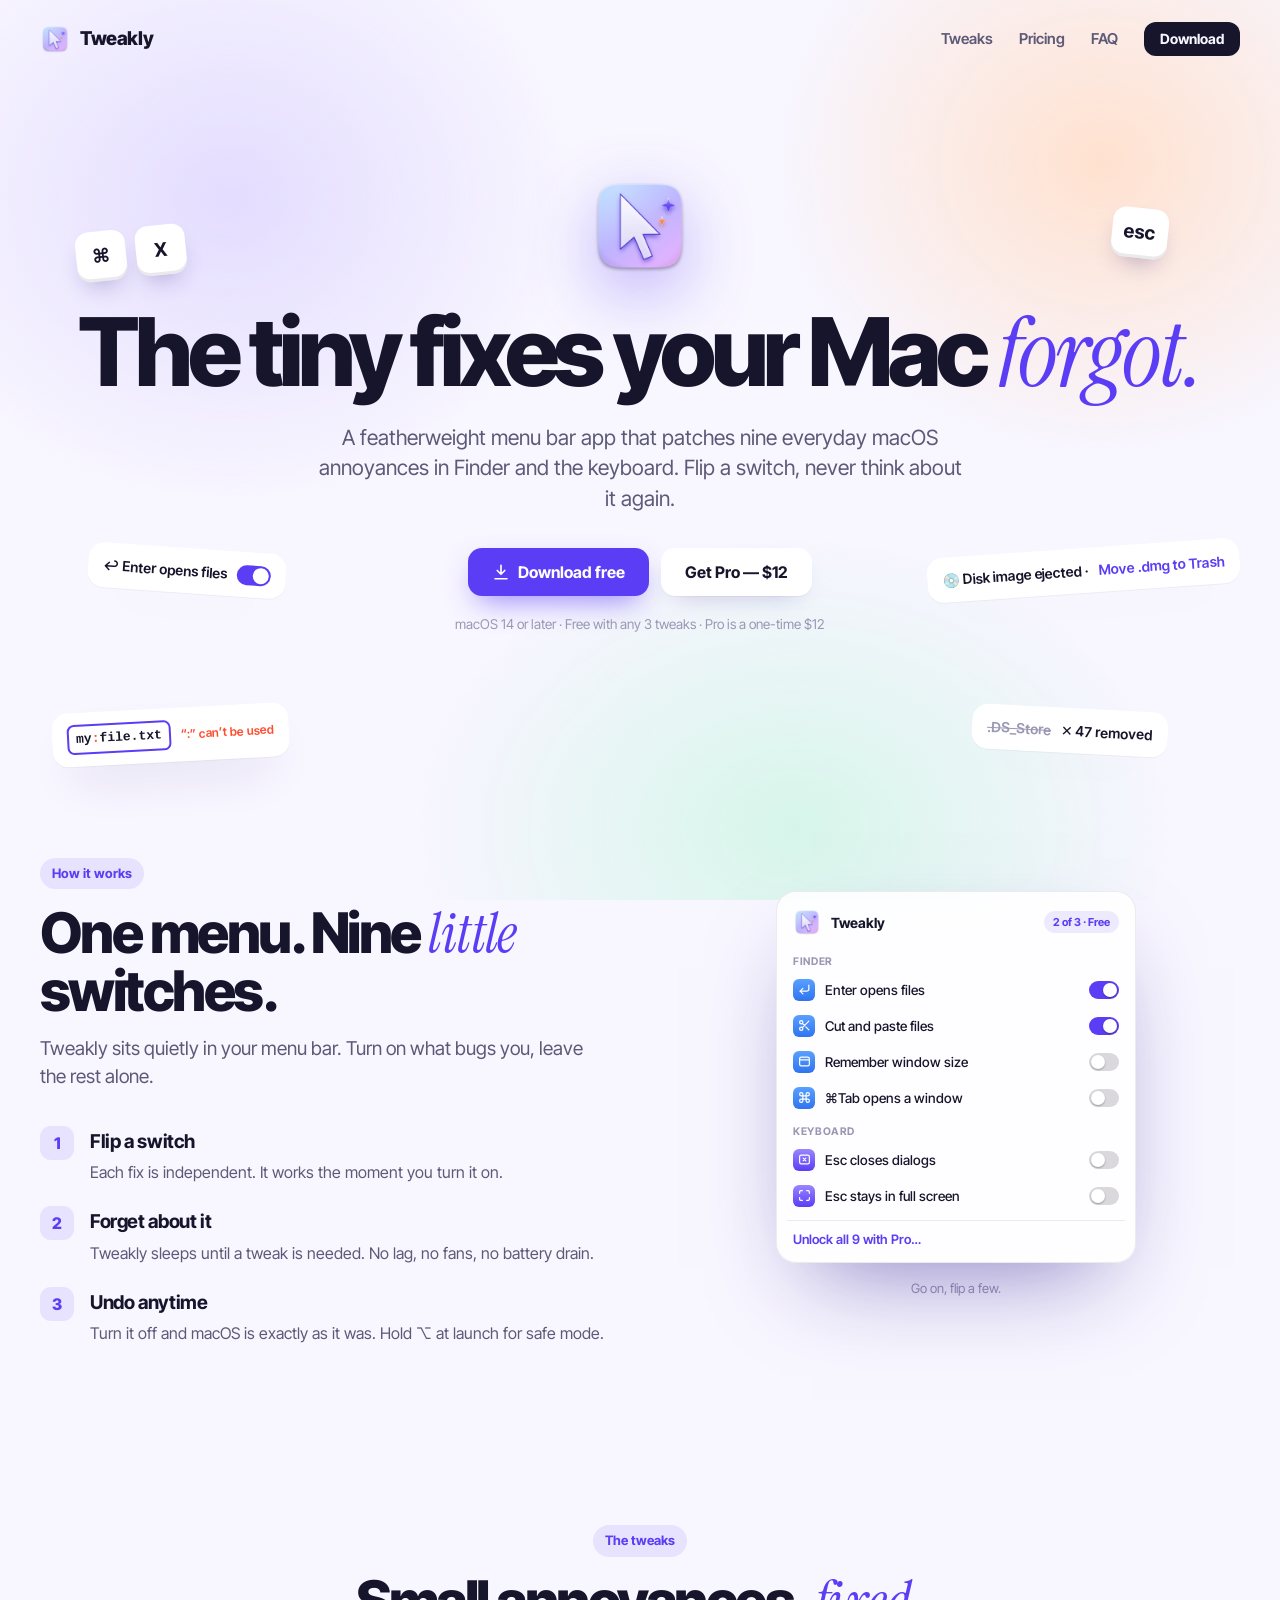
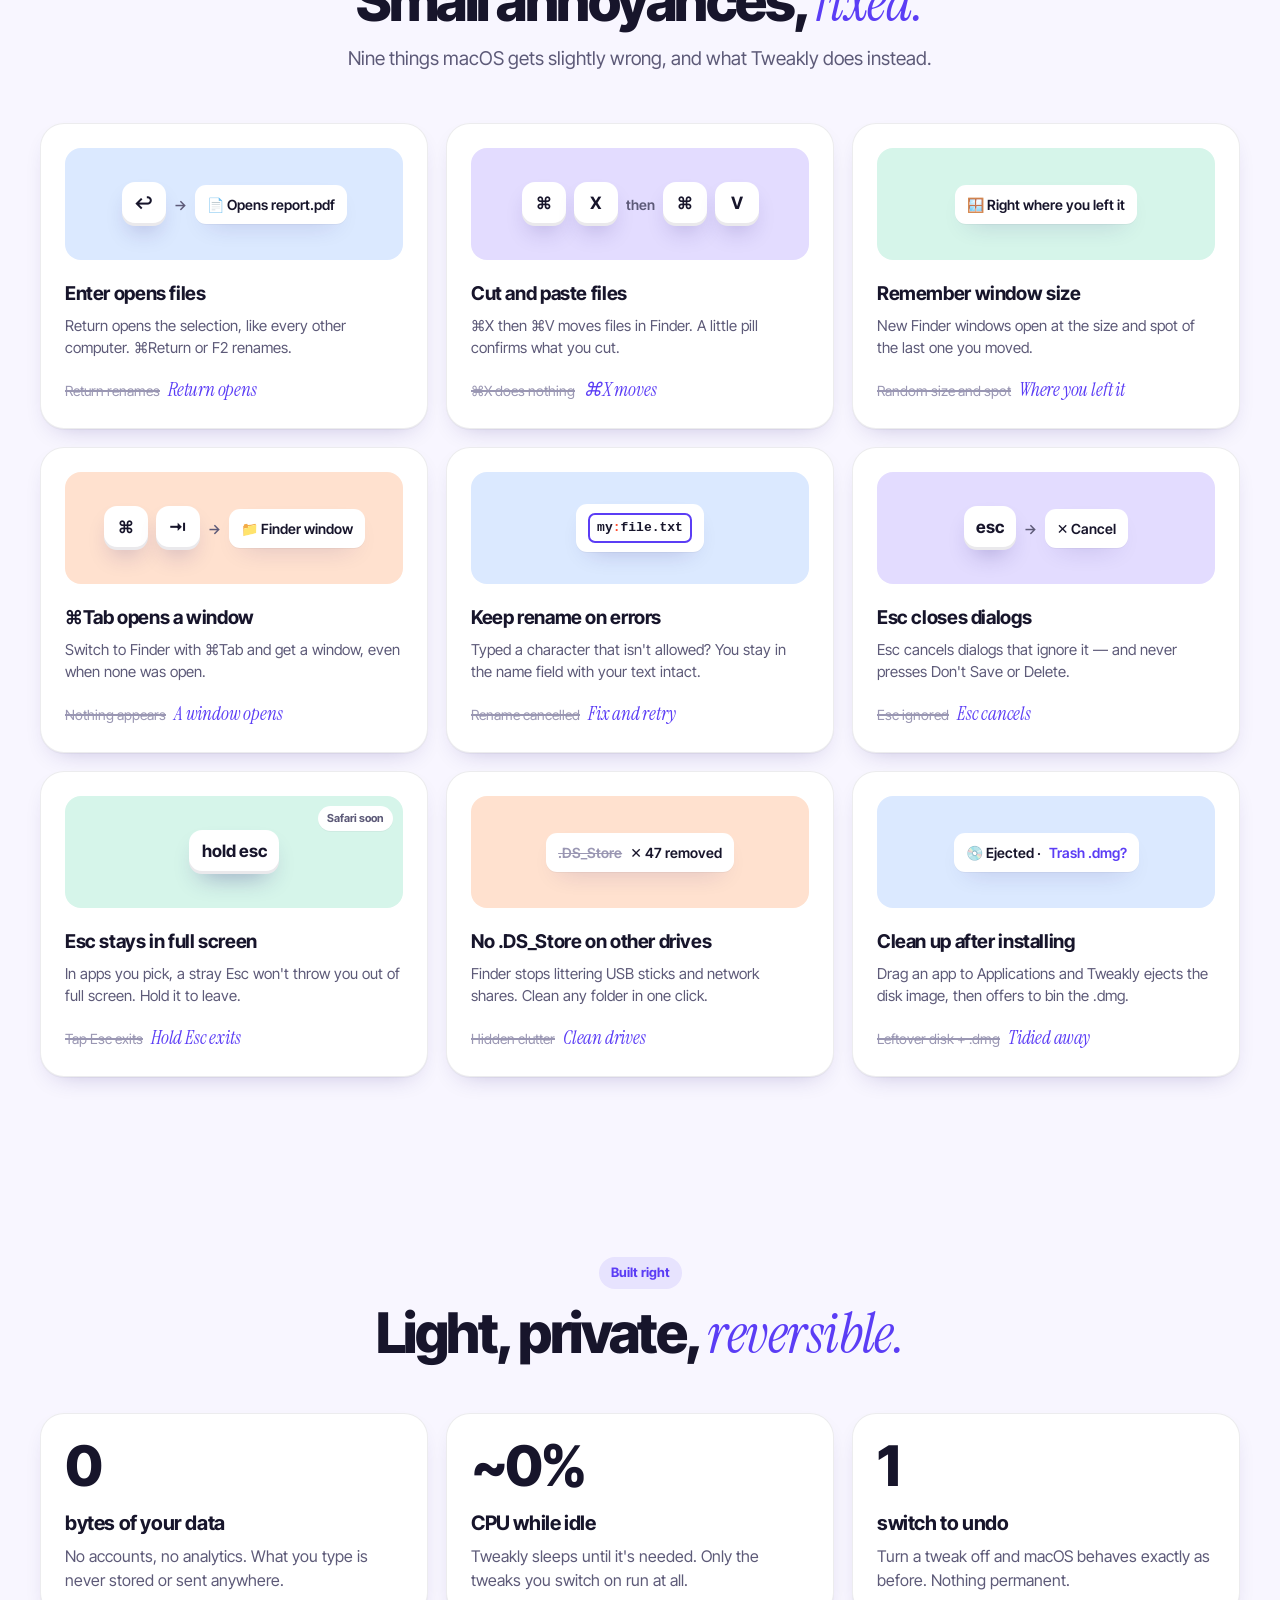
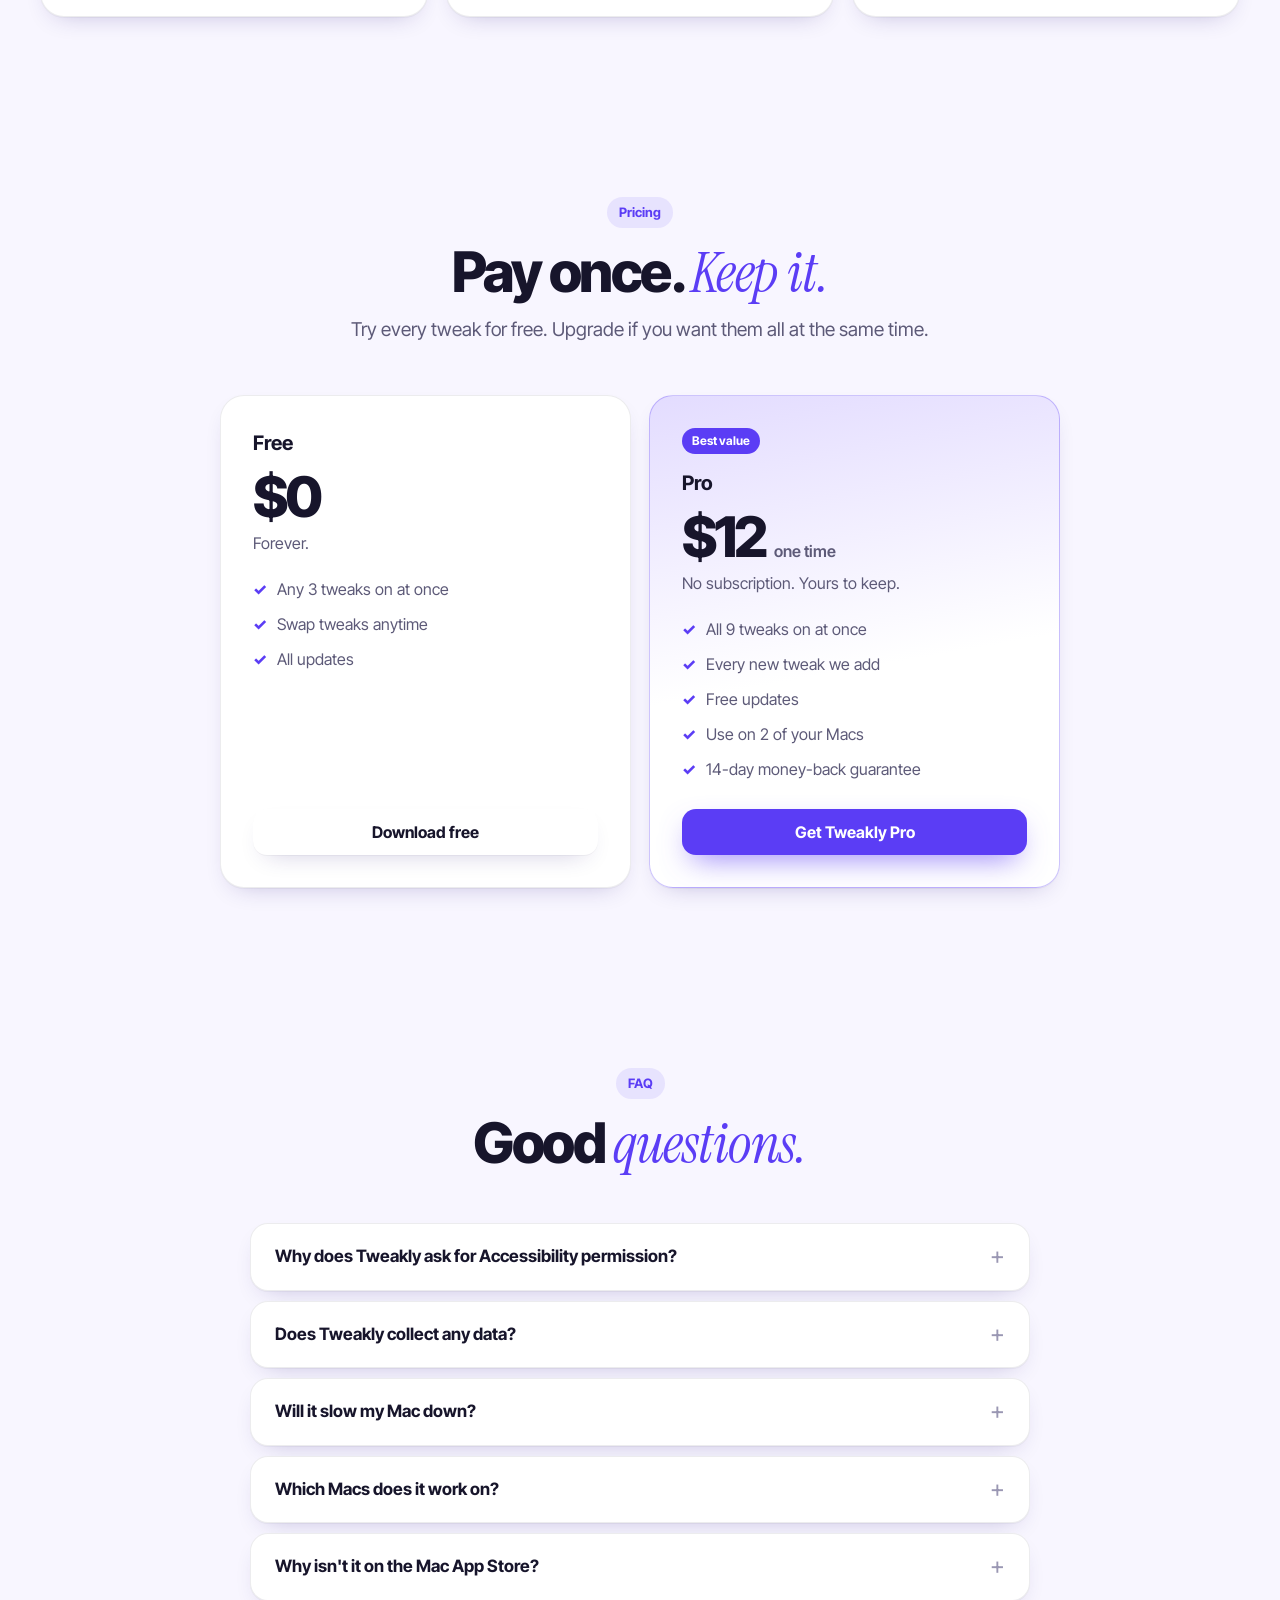
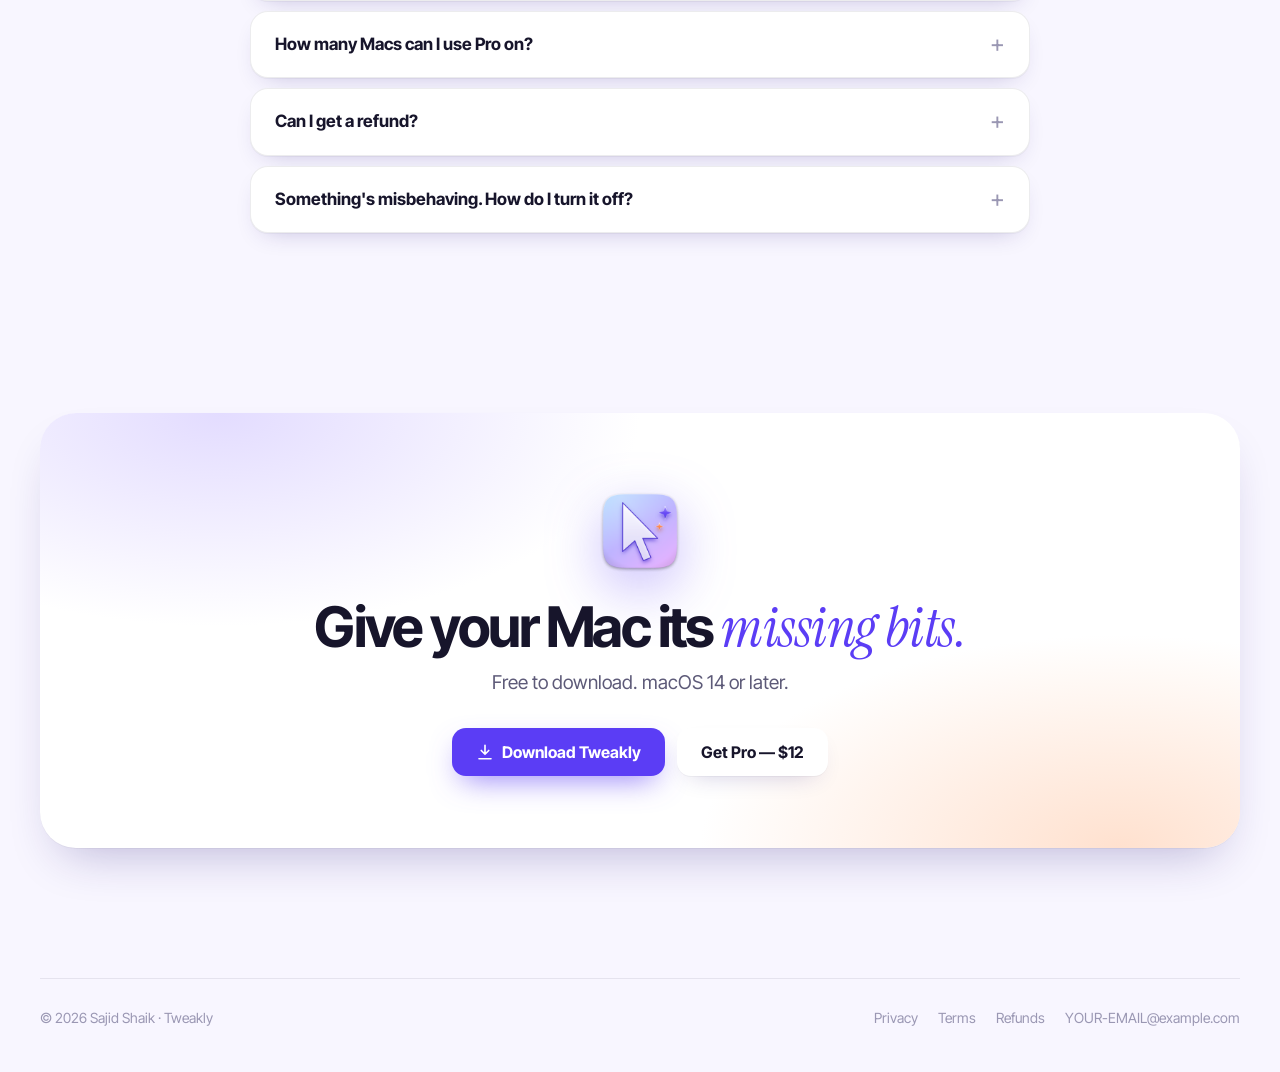
==== commit 296e17cc: "Keep hero fragments clear of the text" ====
--- a/index.html
+++ b/index.html
@@ -58,11 +58,11 @@
       <p class="fine">macOS 14 or later · Free with any 3 tweaks · Pro is a one-time $12</p>
 
       <div class="frag bare" style="left:3%;top:150px;rotate:-6deg"><span class="key">⌘</span><span class="key">X</span></div>
-      <div class="frag" style="left:6%;top:380px;rotate:4deg">↩ Enter opens files <span class="mini-switch"></span></div>
-      <div class="frag" style="left:1%;top:560px;rotate:-3deg"><span class="field">my<b>:</b>file.txt</span><span class="warn">“:” can’t be used</span></div>
+      <div class="frag" style="left:4%;top:470px;rotate:4deg">↩ Enter opens files <span class="mini-switch"></span></div>
+      <div class="frag" style="left:1%;top:630px;rotate:-3deg"><span class="field">my<b>:</b>file.txt</span><span class="warn">“:” can’t be used</span></div>
       <div class="frag bare" style="right:6%;top:130px;rotate:6deg"><span class="key">esc</span></div>
-      <div class="frag" style="right:2%;top:350px;rotate:-4deg">💿 Disk image ejected · <span style="color:var(--indigo)">Move .dmg to Trash</span></div>
-      <div class="frag" style="right:7%;top:540px;rotate:3deg"><s style="color:var(--faint)">.DS_Store</s> ✕ 47 removed</div>
+      <div class="frag" style="right:0%;top:470px;rotate:-4deg">💿 Disk image ejected · <span style="color:var(--indigo)">Move .dmg to Trash</span></div>
+      <div class="frag" style="right:6%;top:630px;rotate:3deg"><s style="color:var(--faint)">.DS_Store</s> ✕ 47 removed</div>
     </section>
 
     <!-- ─── Popover showcase ─── -->
--- a/style.css
+++ b/style.css
@@ -123,7 +123,7 @@
 .warn { color: var(--red); font-size: 12px; }
 .mini-switch { width: 34px; height: 20px; border-radius: 99px; background: var(--indigo); position: relative; flex: none; }
 .mini-switch::after { content: ""; position: absolute; top: 2px; left: 16px; width: 16px; height: 16px; border-radius: 50%; background: #fff; }
-@media (max-width: 1000px) { .frag { display: none; } .hero { padding-bottom: 70px; } }
+@media (max-width: 1240px) { .frag { display: none; } .hero { padding-bottom: 70px; } }
 
 /* ─── Sections ─── */
 section { padding: 90px 0; }
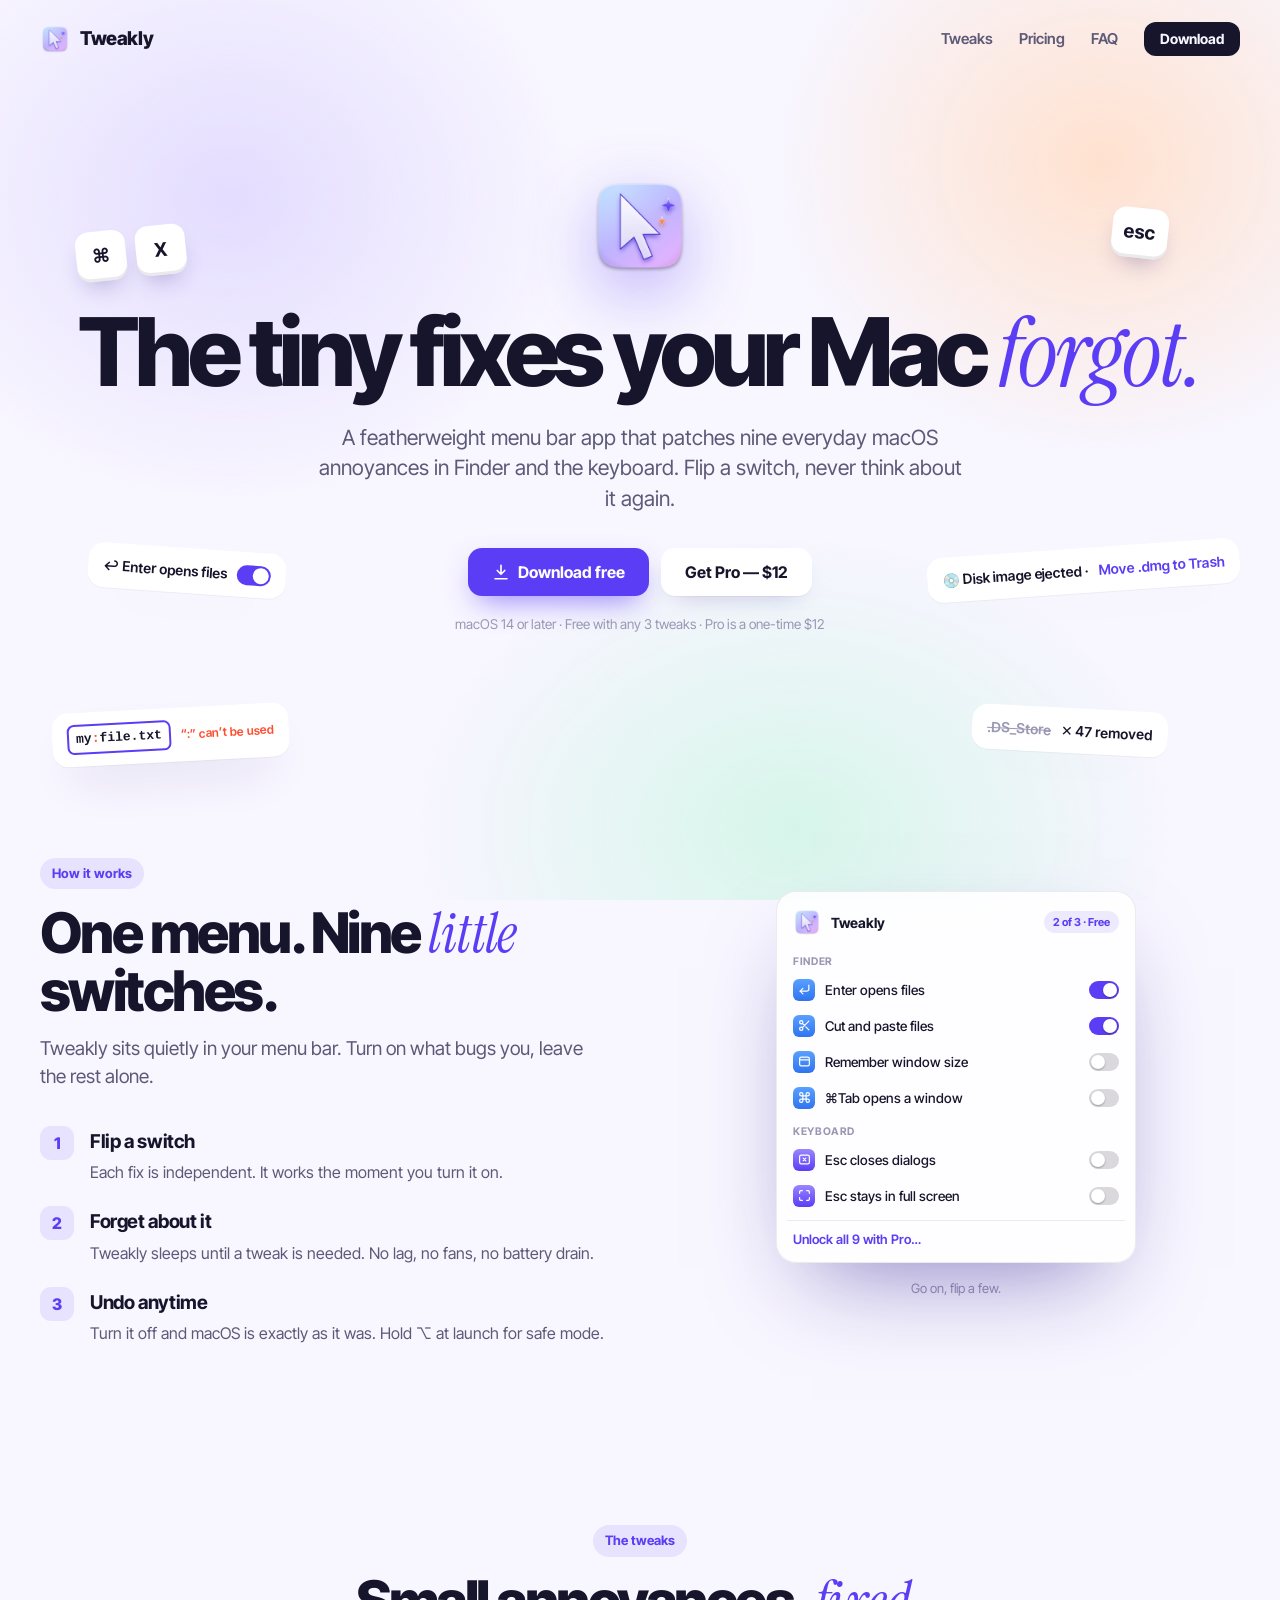
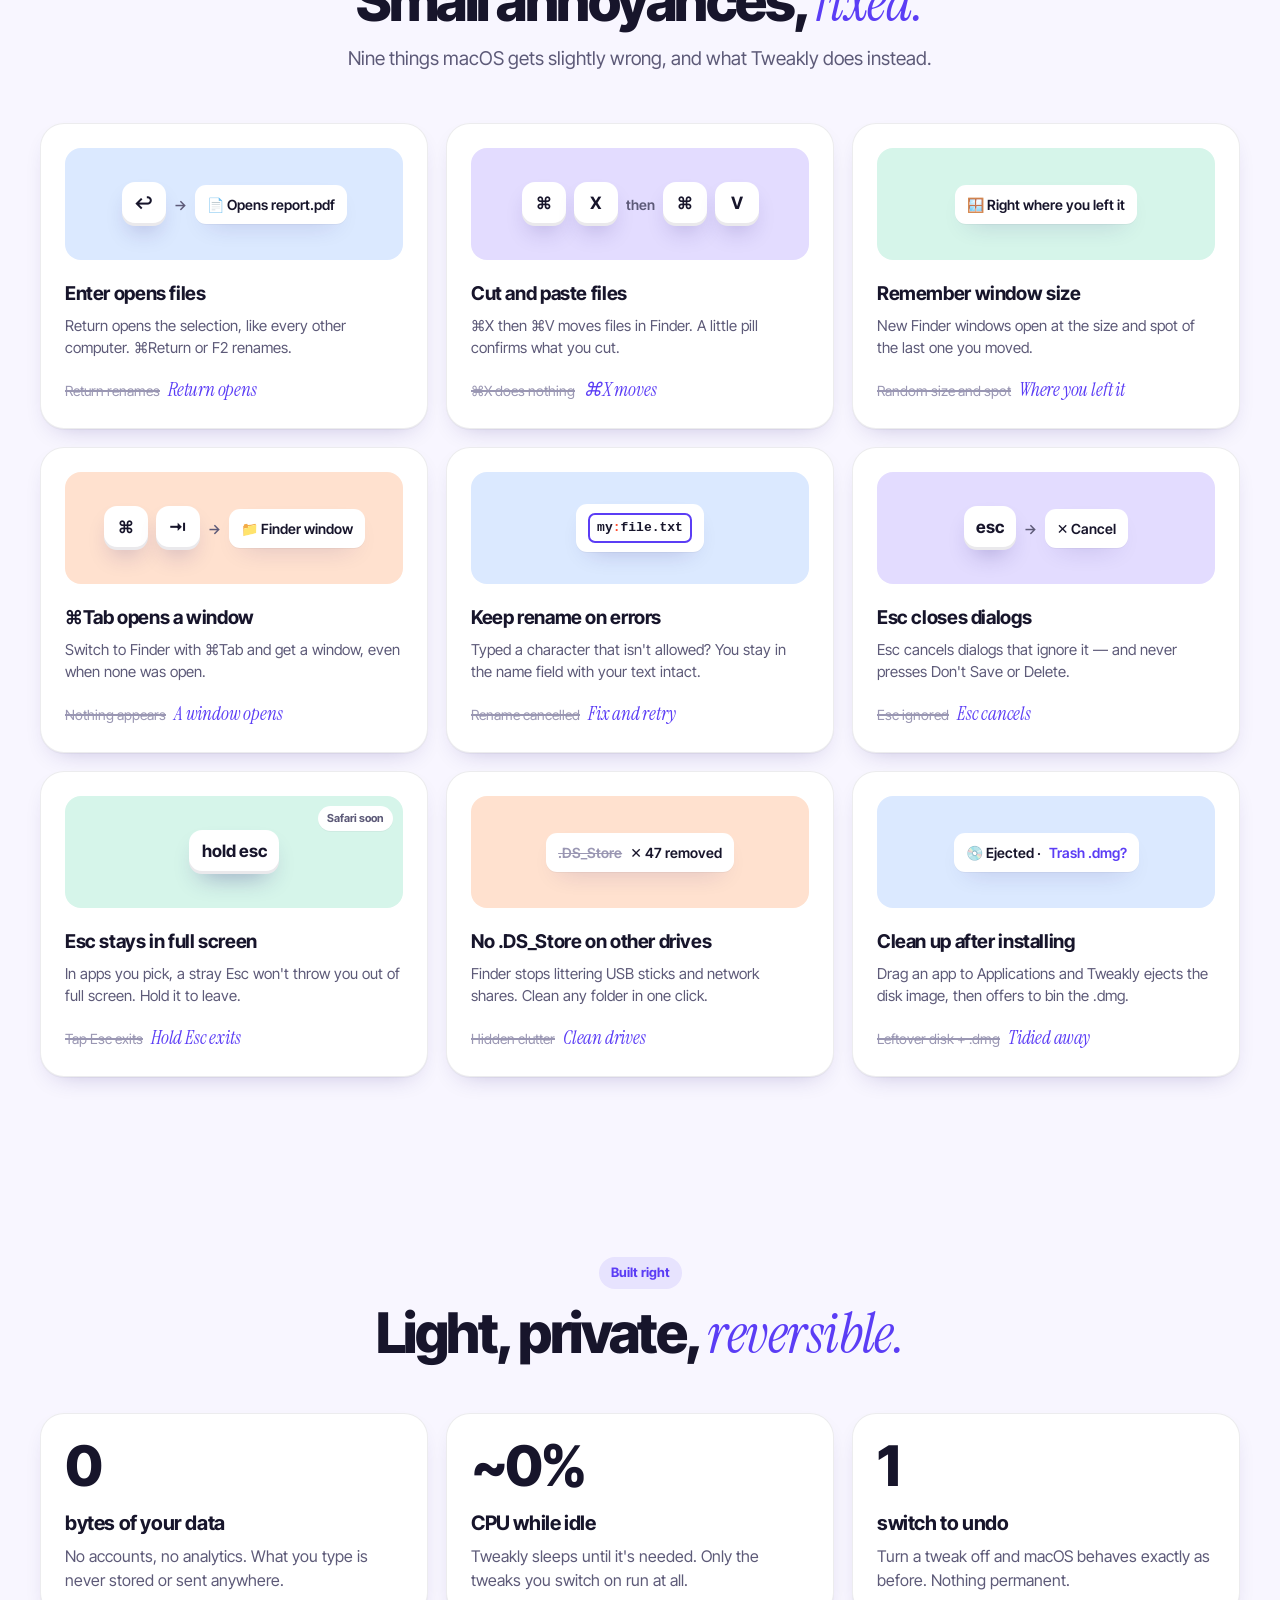
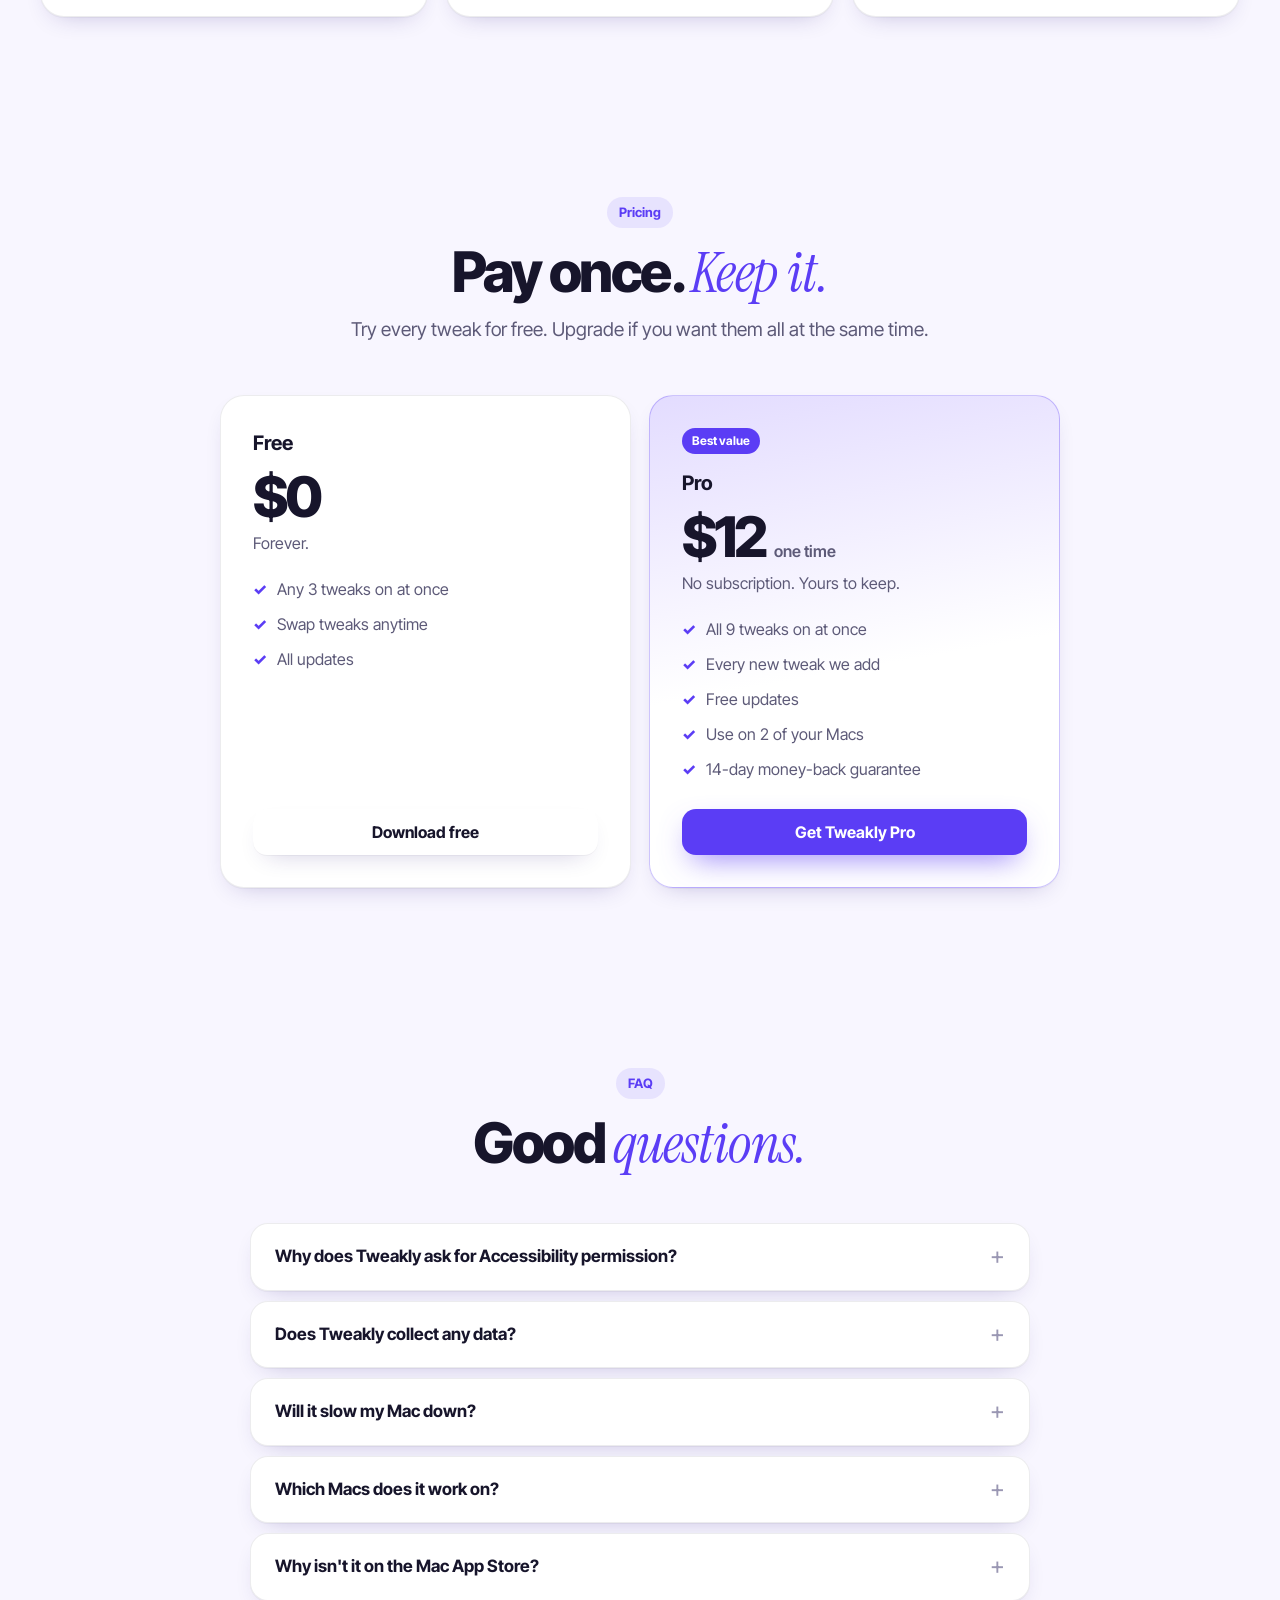
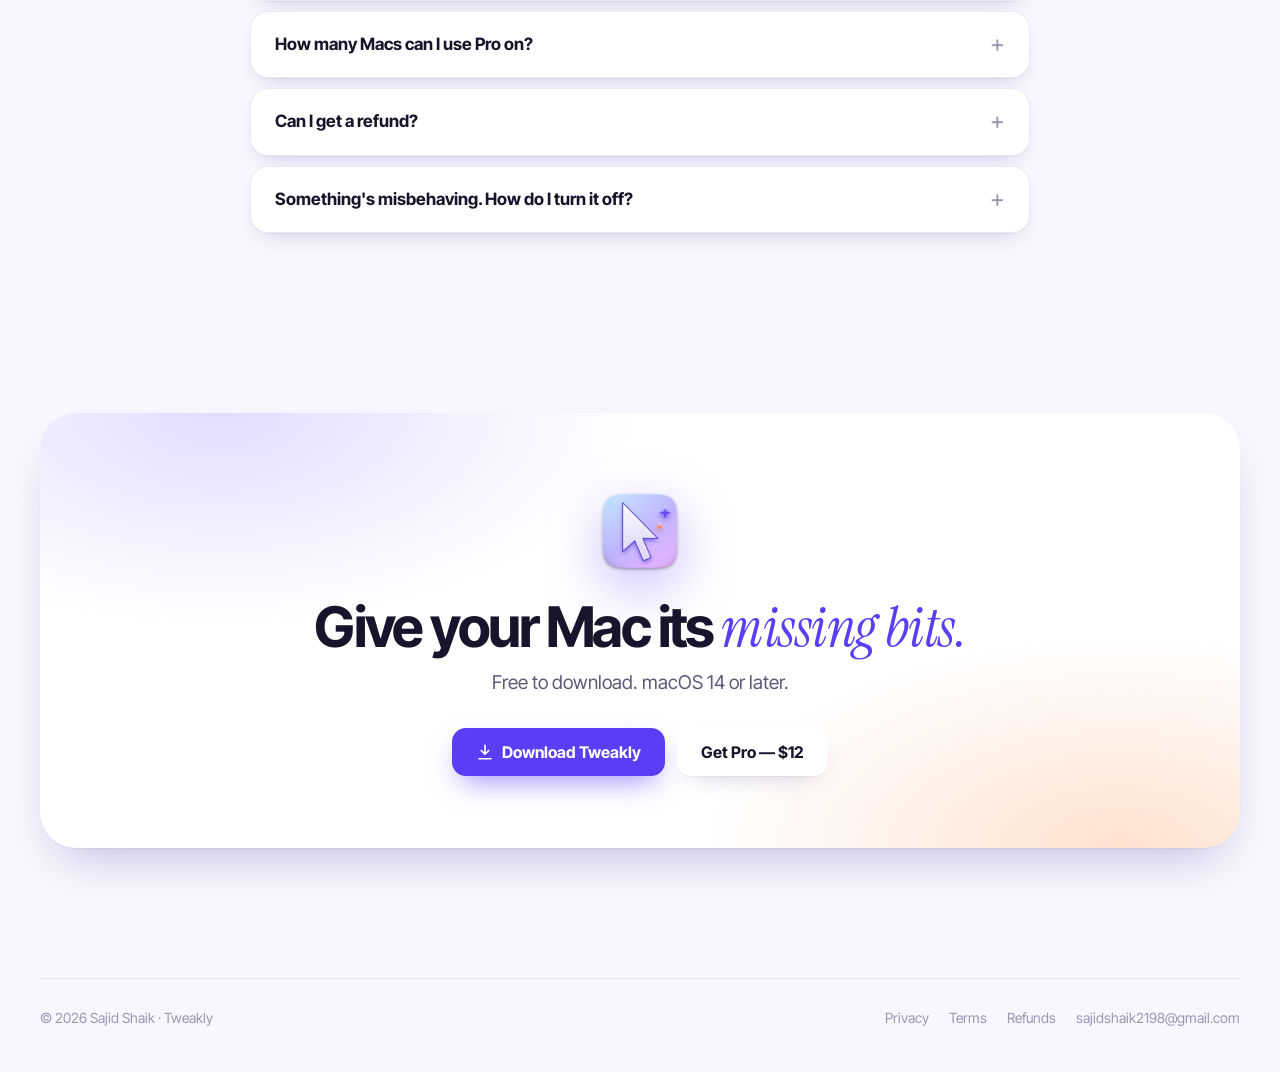
==== commit 1c76604e: "Show contact email and checkout link without JavaScript" ====
--- a/index.html
+++ b/index.html
@@ -53,7 +53,7 @@
       <p class="lede">A featherweight menu bar app that patches nine everyday macOS annoyances in Finder and the keyboard. Flip a switch, never think about it again.</p>
       <div class="cta">
         <a class="btn btn-primary" data-download href="#download"><svg><use href="#i-download"/></svg>Download free</a>
-        <a class="btn btn-glass" data-checkout href="#pricing">Get Pro — $12</a>
+        <a class="btn btn-glass" data-checkout href="https://sajid.lemonsqueezy.com/checkout/buy/bc0ef20d-5919-4b74-b2eb-ecb093f07c1f">Get Pro — $12</a>
       </div>
       <p class="fine">macOS 14 or later · Free with any 3 tweaks · Pro is a one-time $12</p>
 
@@ -210,7 +210,7 @@
             <li>Use on 2 of your Macs</li>
             <li>14-day money-back guarantee</li>
           </ul>
-          <a class="btn btn-primary" data-checkout href="#pricing">Get Tweakly Pro</a>
+          <a class="btn btn-primary" data-checkout href="https://sajid.lemonsqueezy.com/checkout/buy/bc0ef20d-5919-4b74-b2eb-ecb093f07c1f">Get Tweakly Pro</a>
         </div>
       </div>
     </section>
@@ -234,7 +234,7 @@
         <details class="card"><summary>Can I get a refund?</summary>
           <p>Yes — within 14 days, no questions asked. See the <a href="refund.html">refund policy</a>.</p></details>
         <details class="card"><summary>Something's misbehaving. How do I turn it off?</summary>
-          <p>Flip that tweak's switch, or pause everything with the switch at the top of Tweakly's menu. macOS goes straight back to normal. Still stuck? Email <a data-email href="#">us</a>.</p></details>
+          <p>Flip that tweak's switch, or pause everything with the switch at the top of Tweakly's menu. macOS goes straight back to normal. Still stuck? Email <a data-email href="mailto:sajidshaik2198@gmail.com">sajidshaik2198@gmail.com</a>.</p></details>
       </div>
     </section>
 
@@ -246,7 +246,7 @@
         <p>Free to download. macOS 14 or later.</p>
         <div class="cta">
           <a class="btn btn-primary" data-download href="#download"><svg><use href="#i-download"/></svg>Download Tweakly</a>
-          <a class="btn btn-glass" data-checkout href="#pricing">Get Pro — $12</a>
+          <a class="btn btn-glass" data-checkout href="https://sajid.lemonsqueezy.com/checkout/buy/bc0ef20d-5919-4b74-b2eb-ecb093f07c1f">Get Pro — $12</a>
         </div>
       </div>
     </section>
@@ -259,11 +259,11 @@
         <a href="privacy.html">Privacy</a>
         <a href="terms.html">Terms</a>
         <a href="refund.html">Refunds</a>
-        <a data-email href="#">Contact</a>
+        <a data-email href="mailto:sajidshaik2198@gmail.com">sajidshaik2198@gmail.com</a>
       </nav>
     </div>
   </footer>
 </div>
-<script src="site.js"></script>
+<script src="site.js?v=2"></script>
 </body>
 </html>
